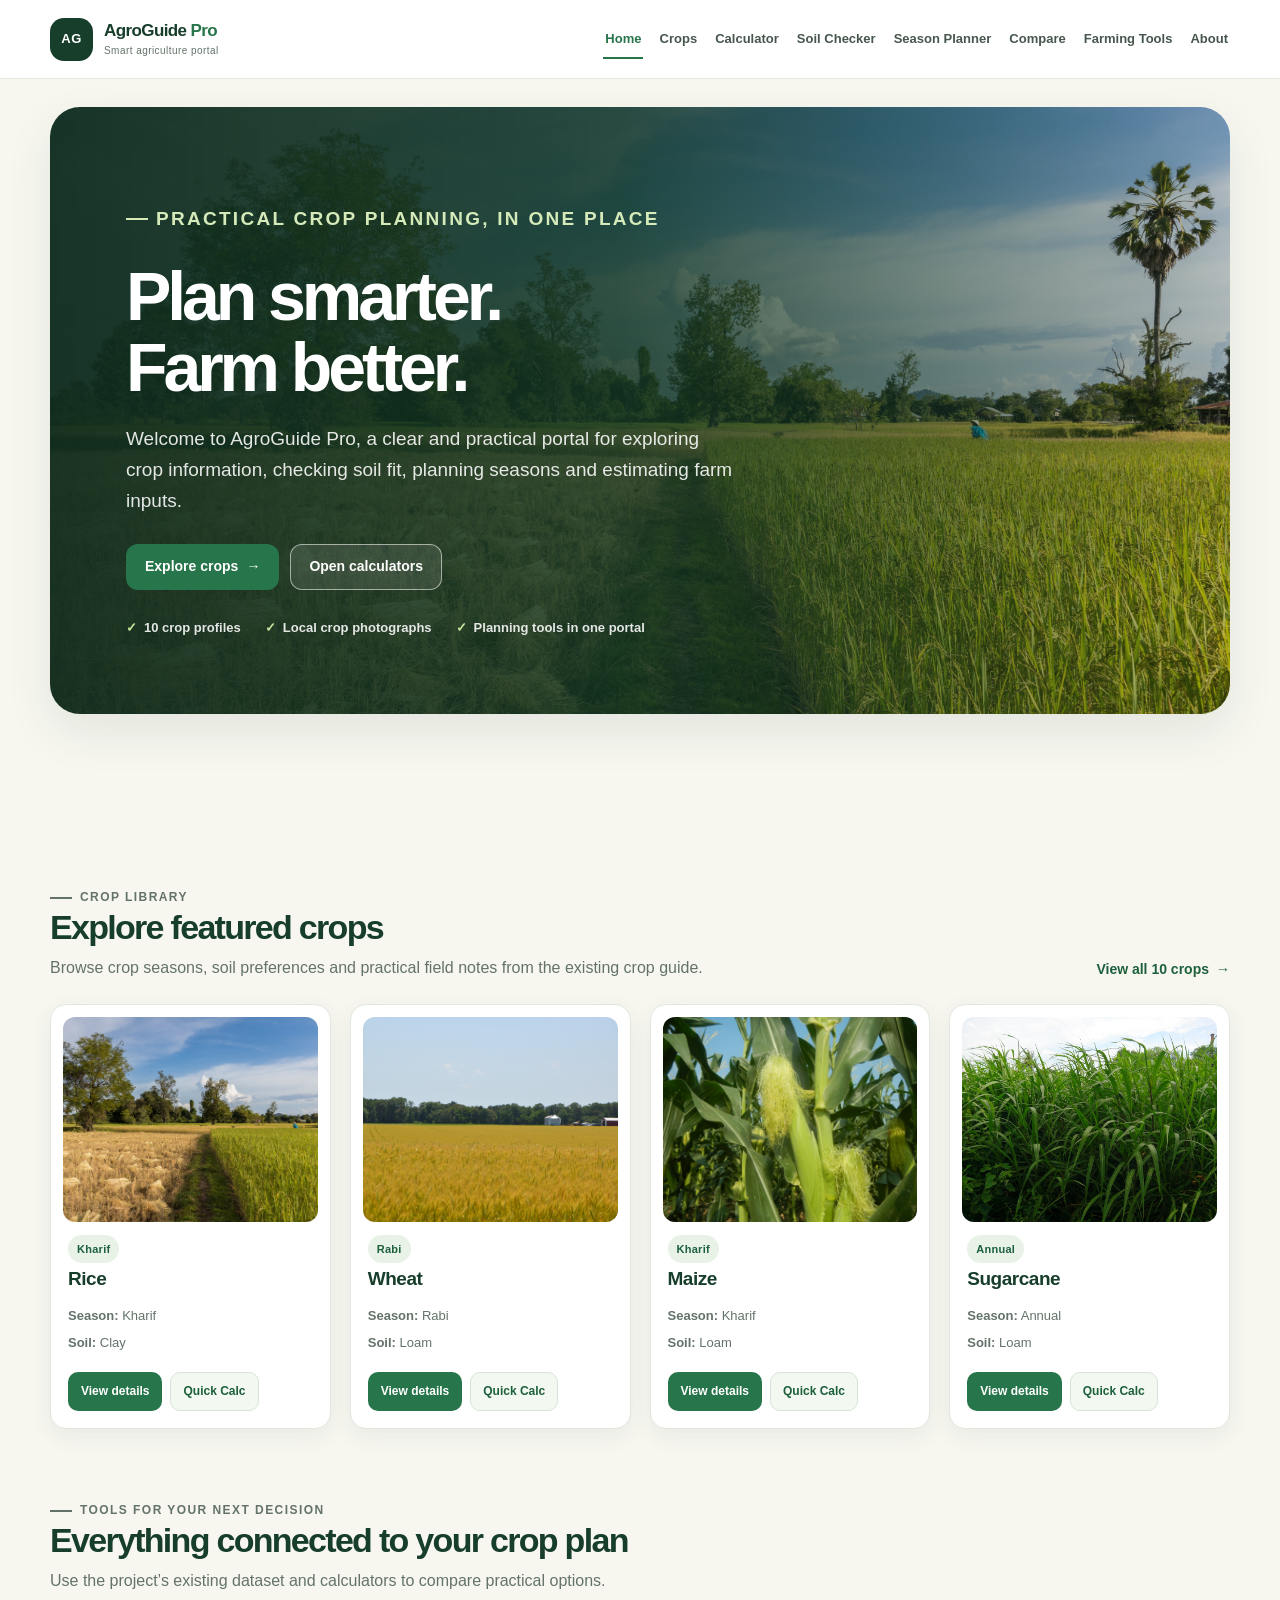
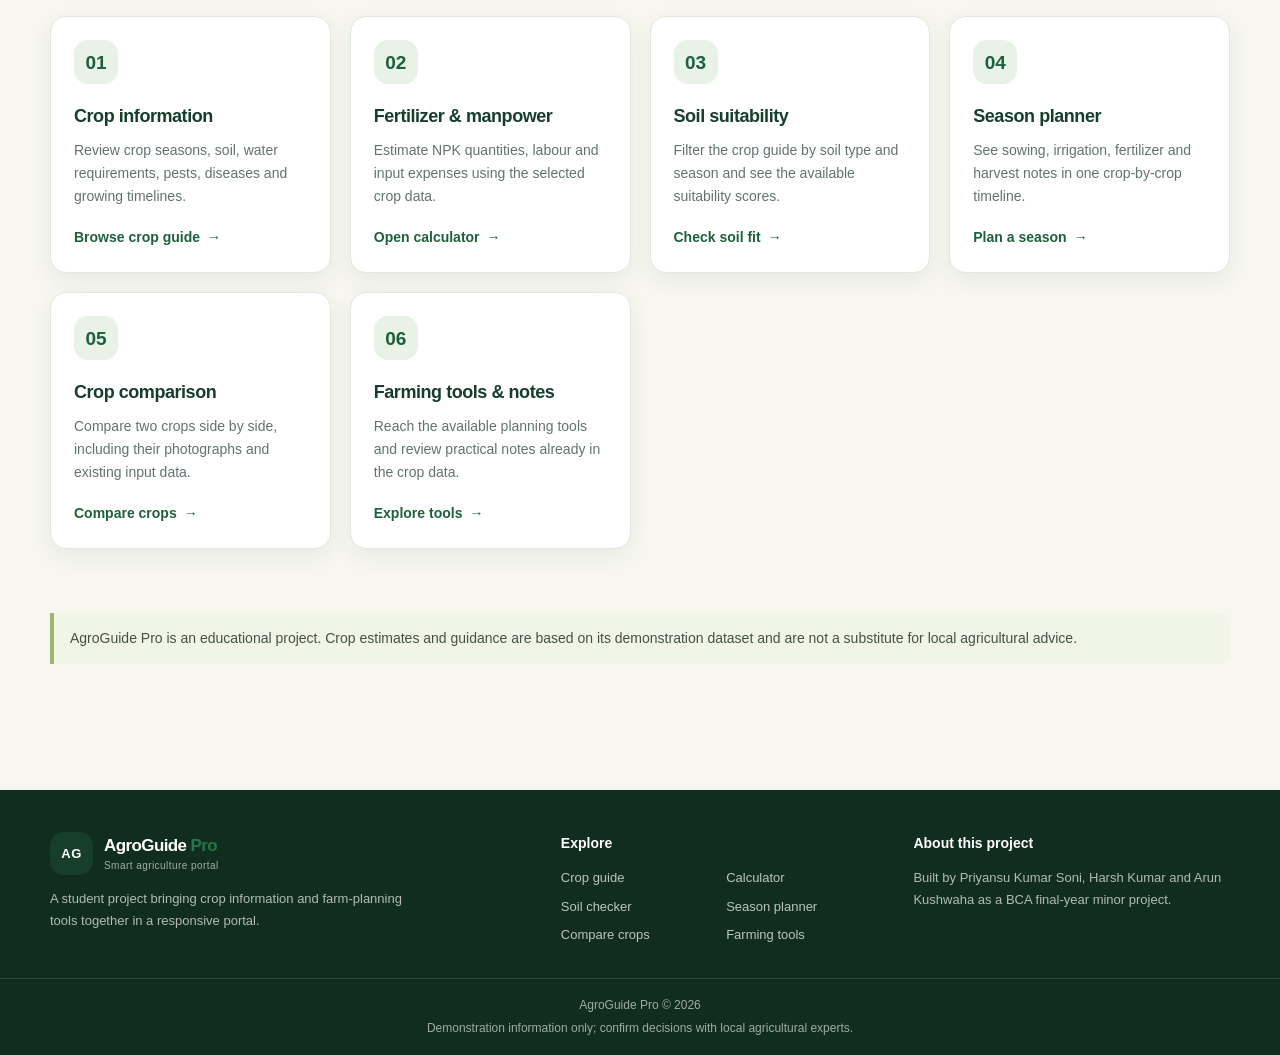
==== AgroGuidePro_Project/index.html @ 1b4d52bb "Initial commit - AgroGuide Pro" ====
<!DOCTYPE html>
<html lang="en">
<head>
  <meta charset="utf-8">
  <meta name="viewport" content="width=device-width, initial-scale=1">
  <meta name="theme-color" content="#173d2b">
  <meta name="description" content="Explore crop information, soil suitability, season planning and farm calculators with AgroGuide Pro.">
  <title>AgroGuide Pro | Smart Agriculture Portal</title>
  <link rel="icon" type="image/svg+xml" href="favicon.svg">
  <link rel="stylesheet" href="style.css">
  <script src="script.js" defer></script>
</head>
<body>
  <header class="site-header">
    <div class="container header-inner">
      <a class="brand" href="index.html" aria-label="AgroGuide Pro home">
        <span class="brand-mark" aria-hidden="true">AG</span>
        <span class="brand-copy">
          <span class="brand-name">AgroGuide <span>Pro</span></span>
          <span class="brand-tagline">Smart agriculture portal</span>
        </span>
      </a>
      <button class="menu-toggle" type="button" aria-label="Open navigation menu" aria-expanded="false" aria-controls="mainNav">
        <svg viewBox="0 0 24 24" fill="none" stroke="currentColor" stroke-width="2" aria-hidden="true">
          <path d="M4 6h16M4 12h16M4 18h16"></path>
        </svg>
      </button>
      <nav class="main-nav" id="mainNav" aria-label="Main navigation">
        <a href="index.html" aria-current="page">Home</a>
        <a href="crops.html">Crops</a>
        <a href="calculator.html">Calculator</a>
        <a href="soil-checker.html">Soil Checker</a>
        <a href="season-planner.html">Season Planner</a>
        <a href="crop-comparison.html">Compare</a>
        <a href="farming-tools.html">Farming Tools</a>
        <a href="about.html">About</a>
      </nav>
    </div>
  </header>

  <main>
    <section class="container hero-section" aria-labelledby="homeTitle">
      <div class="hero-content">
        <p class="eyebrow">Practical crop planning, in one place</p>
        <h1 id="homeTitle">Plan smarter.<br>Farm better.</h1>
        <p>Welcome to AgroGuide Pro, a clear and practical portal for exploring crop information, checking soil fit, planning seasons and estimating farm inputs.</p>
        <div class="hero-actions">
          <a class="btn" href="crops.html">Explore crops <span aria-hidden="true">&rarr;</span></a>
          <a class="btn btn-light" href="calculator.html">Open calculators</a>
        </div>
        <div class="hero-proof" aria-label="Portal highlights">
          <span>10 crop profiles</span>
          <span>Local crop photographs</span>
          <span>Planning tools in one portal</span>
        </div>
      </div>
    </section>

    <div class="container page-shell">
      <section class="section" aria-labelledby="featuredTitle">
        <div class="section-heading">
          <div>
            <p class="eyebrow">Crop library</p>
            <h2 id="featuredTitle">Explore featured crops</h2>
            <p>Browse crop seasons, soil preferences and practical field notes from the existing crop guide.</p>
          </div>
          <a class="text-link" href="crops.html">View all 10 crops <span aria-hidden="true">&rarr;</span></a>
        </div>
        <div id="featuredCropGrid" class="grid" aria-live="polite"></div>
      </section>

      <section class="section" aria-labelledby="featuresTitle">
        <div class="section-heading">
          <div>
            <p class="eyebrow">Tools for your next decision</p>
            <h2 id="featuresTitle">Everything connected to your crop plan</h2>
            <p>Use the project’s existing dataset and calculators to compare practical options.</p>
          </div>
        </div>
        <div class="feature-grid">
          <a class="feature-card" href="crops.html">
            <span class="feature-icon" aria-hidden="true">01</span>
            <h3>Crop information</h3>
            <p>Review crop seasons, soil, water requirements, pests, diseases and growing timelines.</p>
            <span class="text-link">Browse crop guide <span aria-hidden="true">&rarr;</span></span>
          </a>
          <a class="feature-card" href="calculator.html">
            <span class="feature-icon" aria-hidden="true">02</span>
            <h3>Fertilizer &amp; manpower</h3>
            <p>Estimate NPK quantities, labour and input expenses using the selected crop data.</p>
            <span class="text-link">Open calculator <span aria-hidden="true">&rarr;</span></span>
          </a>
          <a class="feature-card" href="soil-checker.html">
            <span class="feature-icon" aria-hidden="true">03</span>
            <h3>Soil suitability</h3>
            <p>Filter the crop guide by soil type and season and see the available suitability scores.</p>
            <span class="text-link">Check soil fit <span aria-hidden="true">&rarr;</span></span>
          </a>
          <a class="feature-card" href="season-planner.html">
            <span class="feature-icon" aria-hidden="true">04</span>
            <h3>Season planner</h3>
            <p>See sowing, irrigation, fertilizer and harvest notes in one crop-by-crop timeline.</p>
            <span class="text-link">Plan a season <span aria-hidden="true">&rarr;</span></span>
          </a>
          <a class="feature-card" href="crop-comparison.html">
            <span class="feature-icon" aria-hidden="true">05</span>
            <h3>Crop comparison</h3>
            <p>Compare two crops side by side, including their photographs and existing input data.</p>
            <span class="text-link">Compare crops <span aria-hidden="true">&rarr;</span></span>
          </a>
          <a class="feature-card" href="farming-tools.html">
            <span class="feature-icon" aria-hidden="true">06</span>
            <h3>Farming tools &amp; notes</h3>
            <p>Reach the available planning tools and review practical notes already in the crop data.</p>
            <span class="text-link">Explore tools <span aria-hidden="true">&rarr;</span></span>
          </a>
        </div>
      </section>

      <aside class="notice">AgroGuide Pro is an educational project. Crop estimates and guidance are based on its demonstration dataset and are not a substitute for local agricultural advice.</aside>
    </div>
  </main>

  <footer class="site-footer">
    <div class="container footer-main">
      <div class="footer-brand">
        <a class="brand" href="index.html" aria-label="AgroGuide Pro home">
          <span class="brand-mark" aria-hidden="true">AG</span>
          <span class="brand-copy">
            <span class="brand-name">AgroGuide <span>Pro</span></span>
            <span class="brand-tagline">Smart agriculture portal</span>
          </span>
        </a>
        <p>A student project bringing crop information and farm-planning tools together in a responsive portal.</p>
      </div>
      <div class="footer-col">
        <h2>Explore</h2>
        <div class="footer-links">
          <a href="crops.html">Crop guide</a>
          <a href="calculator.html">Calculator</a>
          <a href="soil-checker.html">Soil checker</a>
          <a href="season-planner.html">Season planner</a>
          <a href="crop-comparison.html">Compare crops</a>
          <a href="farming-tools.html">Farming tools</a>
        </div>
      </div>
      <div class="footer-col">
        <h2>About this project</h2>
        <p>Built by Priyansu Kumar Soni, Harsh Kumar and Arun Kushwaha as a BCA final-year minor project.</p>
      </div>
    </div>
    <div class="footer-bottom">
      <div class="container">
        <p>AgroGuide Pro &copy; <span data-current-year>2026</span></p>
        <p>Demonstration information only; confirm decisions with local agricultural experts.</p>
      </div>
    </div>
  </footer>

  <div class="modal" id="cropModal" aria-hidden="true">
    <div class="modal-content" role="dialog" aria-modal="true" aria-labelledby="modalHeading">
      <button class="modal-close" id="modalClose" type="button" aria-label="Close crop details">&times;</button>
      <div id="modalBody"></div>
    </div>
  </div>
</body>
</html>
---- AgroGuidePro_Project/style.css ----
:root {
  color-scheme: light;
  --forest: #173d2b;
  --forest-deep: #102d20;
  --green: #27754a;
  --green-dark: #1d603b;
  --green-soft: #e8f2e7;
  --lime: #d7e9b7;
  --cream: #f7f7f0;
  --paper: #ffffff;
  --ink: #203128;
  --muted: #64736a;
  --line: #e0e8df;
  --shadow: 0 18px 48px rgba(24, 55, 37, 0.09);
  --shadow-sm: 0 7px 22px rgba(24, 55, 37, 0.07);
  --radius-lg: 24px;
  --radius-md: 16px;
  --radius-sm: 11px;
}

* {
  box-sizing: border-box;
}

html {
  min-width: 320px;
  scroll-behavior: smooth;
  scroll-padding-top: 100px;
}

body {
  min-width: 320px;
  margin: 0;
  overflow-x: hidden;
  background: var(--cream);
  color: var(--ink);
  font-family: Inter, "Segoe UI", Arial, sans-serif;
  font-size: 16px;
  line-height: 1.65;
  -webkit-font-smoothing: antialiased;
}

body.modal-open {
  overflow: hidden;
}

img {
  max-width: 100%;
}

a {
  color: inherit;
}

button,
input,
select {
  font: inherit;
}

button,
a,
input,
select {
  -webkit-tap-highlight-color: transparent;
}

:focus-visible {
  outline: 3px solid #9dbf63;
  outline-offset: 3px;
}

.container {
  width: min(1180px, calc(100% - 44px));
  margin-inline: auto;
}

.site-header {
  position: sticky;
  z-index: 20;
  top: 0;
  border-bottom: 1px solid rgba(224, 232, 223, 0.9);
  background: rgba(255, 255, 255, 0.94);
  backdrop-filter: blur(16px);
}

.header-inner {
  position: relative;
  display: flex;
  min-height: 78px;
  align-items: center;
  justify-content: space-between;
  gap: 24px;
}

.brand {
  display: inline-flex;
  min-width: max-content;
  align-items: center;
  gap: 11px;
  color: var(--forest);
  text-decoration: none;
}

.brand-mark {
  display: grid;
  width: 43px;
  height: 43px;
  place-items: center;
  border-radius: 14px;
  background: var(--forest);
  color: white;
  font-size: 13px;
  font-weight: 800;
  letter-spacing: 0.04em;
}

.brand-copy {
  display: grid;
  line-height: 1.2;
}

.brand-name {
  font-size: 17px;
  font-weight: 800;
  letter-spacing: -0.035em;
}

.brand-name span {
  color: var(--green);
}

.brand-tagline {
  margin-top: 4px;
  color: var(--muted);
  font-size: 10px;
  letter-spacing: 0.045em;
}

.main-nav {
  display: flex;
  align-items: center;
  justify-content: flex-end;
  gap: clamp(7px, 1.1vw, 17px);
}

.main-nav a {
  padding: 9px 2px;
  color: #47574d;
  font-size: 13px;
  font-weight: 650;
  text-decoration: none;
  white-space: nowrap;
  transition: color 160ms ease;
}

.main-nav a:hover,
.main-nav a[aria-current="page"] {
  color: var(--green);
}

.main-nav a[aria-current="page"] {
  box-shadow: inset 0 -2px var(--green);
}

.menu-toggle {
  display: none;
  width: 44px;
  height: 44px;
  align-items: center;
  justify-content: center;
  border: 1px solid var(--line);
  border-radius: 12px;
  background: var(--paper);
  color: var(--forest);
  cursor: pointer;
}

.menu-toggle svg {
  width: 21px;
  height: 21px;
}

.page-shell {
  min-height: 60vh;
  padding-block: 34px 72px;
}

.hero-section {
  position: relative;
  display: flex;
  min-height: 460px;
  align-items: center;
  overflow: hidden;
  margin: 28px auto 68px;
  padding: clamp(32px, 6vw, 76px);
  border-radius: 30px;
  background-color: var(--forest);
  background-image:
    linear-gradient(90deg, rgba(14, 43, 29, 0.94) 0%, rgba(18, 54, 35, 0.82) 48%, rgba(18, 54, 35, 0.18) 100%),
    url("images/rice.jpg");
  background-position: center;
  background-size: cover;
  box-shadow: var(--shadow);
  color: white;
}

.hero-content {
  position: relative;
  z-index: 1;
  max-width: 680px;
}

.eyebrow {
  display: inline-flex;
  align-items: center;
  gap: 8px;
  margin: 0 0 13px;
  color: var(--green);
  font-size: 12px;
  font-weight: 800;
  letter-spacing: 0.12em;
  text-transform: uppercase;
}

.hero-section .eyebrow {
  color: #d5eab8;
}

.eyebrow::before {
  width: 22px;
  height: 2px;
  background: currentColor;
  content: "";
}

.hero-section h1 {
  max-width: 620px;
  margin: 0;
  font-size: clamp(40px, 6vw, 68px);
  font-weight: 760;
  letter-spacing: -0.06em;
  line-height: 1.04;
}

.hero-section p {
  max-width: 610px;
  margin: 20px 0 27px;
  color: rgba(255, 255, 255, 0.88);
  font-size: clamp(16px, 2vw, 19px);
}

.hero-actions,
.button-row {
  display: flex;
  flex-wrap: wrap;
  align-items: center;
  gap: 11px;
}

.hero-proof {
  display: flex;
  flex-wrap: wrap;
  gap: 10px 24px;
  margin-top: 27px;
  color: rgba(255, 255, 255, 0.88);
  font-size: 13px;
  font-weight: 600;
}

.hero-proof span::before {
  margin-right: 7px;
  color: #cce69e;
  content: "\2713";
}

.btn {
  display: inline-flex;
  min-height: 46px;
  align-items: center;
  justify-content: center;
  gap: 8px;
  padding: 11px 18px;
  border: 1px solid transparent;
  border-radius: 12px;
  background: var(--green);
  color: #fff;
  cursor: pointer;
  font-size: 14px;
  font-weight: 750;
  line-height: 1.2;
  text-align: center;
  text-decoration: none;
  transition: background 160ms ease, box-shadow 160ms ease, transform 160ms ease;
}

.btn:hover {
  transform: translateY(-2px);
  background: var(--green-dark);
  box-shadow: 0 9px 20px rgba(17, 71, 40, 0.18);
}

.btn:active {
  transform: translateY(0);
}

.btn-light {
  border-color: rgba(255, 255, 255, 0.55);
  background: rgba(255, 255, 255, 0.1);
  color: white;
}

.btn-light:hover {
  background: rgba(255, 255, 255, 0.2);
}

.btn-secondary {
  border-color: #d6e4d7;
  background: #f3f8f1;
  color: var(--green-dark);
}

.btn-secondary:hover {
  background: #e7f1e4;
  box-shadow: none;
}

.btn-small {
  min-height: 39px;
  padding: 9px 12px;
  border-radius: 10px;
  font-size: 12px;
}

.page-heading {
  max-width: 790px;
  margin: 8px 0 32px;
}

.page-heading h1,
.section-heading h2 {
  margin: 0;
  color: var(--forest);
  font-size: clamp(30px, 4vw, 43px);
  font-weight: 760;
  letter-spacing: -0.05em;
  line-height: 1.15;
}

.page-heading p,
.section-heading p {
  max-width: 690px;
  margin: 12px 0 0;
  color: var(--muted);
}

.section {
  margin-block: 64px;
}

.section-heading {
  display: flex;
  align-items: flex-end;
  justify-content: space-between;
  gap: 24px;
  margin-bottom: 22px;
}

.section-heading h2 {
  font-size: clamp(25px, 3vw, 34px);
}

.section-heading p {
  margin-top: 8px;
}

.text-link {
  display: inline-flex;
  align-items: center;
  gap: 7px;
  color: var(--green-dark);
  font-size: 14px;
  font-weight: 750;
  text-decoration: none;
  white-space: nowrap;
}

.text-link:hover {
  text-decoration: underline;
  text-underline-offset: 4px;
}

.feature-grid,
.tool-grid,
.grid {
  display: grid;
  grid-template-columns: repeat(auto-fit, minmax(min(100%, 245px), 1fr));
  gap: 19px;
}

.feature-card,
.card,
.crop-card,
.tool-card,
.tip-card,
.comparison-card {
  min-width: 0;
  border: 1px solid var(--line);
  border-radius: var(--radius-md);
  background: var(--paper);
  box-shadow: var(--shadow-sm);
}

.feature-card,
.tool-card {
  display: flex;
  min-height: 210px;
  flex-direction: column;
  align-items: flex-start;
  padding: 23px;
  text-decoration: none;
  transition: transform 180ms ease, border-color 180ms ease, box-shadow 180ms ease;
}

.feature-card:hover,
.tool-card:hover {
  transform: translateY(-4px);
  border-color: #c6dcc5;
  box-shadow: var(--shadow);
}

.feature-icon {
  display: grid;
  width: 44px;
  height: 44px;
  place-items: center;
  margin-bottom: 18px;
  border-radius: 14px;
  background: var(--green-soft);
  color: var(--green-dark);
  font-size: 19px;
  font-weight: 800;
}

.feature-card h3,
.tool-card h3 {
  margin: 0 0 7px;
  color: var(--forest);
  font-size: 18px;
  letter-spacing: -0.025em;
}

.feature-card p,
.tool-card p {
  margin: 0;
  color: var(--muted);
  font-size: 14px;
}

.feature-card .text-link,
.tool-card .text-link {
  margin-top: auto;
  padding-top: 18px;
}

.crop-card {
  display: flex;
  overflow: hidden;
  flex-direction: column;
  padding: 12px;
  transition: transform 180ms ease, box-shadow 180ms ease, border-color 180ms ease;
}

.crop-card:hover {
  transform: translateY(-4px);
  border-color: #c7d9c7;
  box-shadow: 0 18px 34px rgba(24, 55, 37, 0.13);
}

.crop-card .crop-photo {
  display: block;
  width: 100%;
  height: 205px;
  flex: 0 0 auto;
  border-radius: 12px;
  background: #e5eee2;
  object-fit: cover;
}

.crop-card-body {
  display: flex;
  flex: 1;
  flex-direction: column;
  padding: 13px 5px 5px;
}

.crop-card h3 {
  margin: 0 0 8px;
  color: var(--forest);
  font-size: 19px;
  letter-spacing: -0.025em;
}

.crop-card p {
  margin: 3px 0;
  color: var(--muted);
  font-size: 13px;
}

.crop-card .crop-actions {
  display: flex;
  flex-wrap: wrap;
  gap: 8px;
  margin-top: auto;
  padding-top: 15px;
}

.crop-chip,
.season-chip {
  display: inline-flex;
  width: fit-content;
  align-items: center;
  padding: 5px 9px;
  border-radius: 999px;
  background: var(--green-soft);
  color: var(--green-dark);
  font-size: 11px;
  font-weight: 800;
  letter-spacing: 0.025em;
  text-transform: capitalize;
}

.filters-panel,
.form-panel,
.info-panel {
  border: 1px solid var(--line);
  border-radius: var(--radius-md);
  background: var(--paper);
  box-shadow: var(--shadow-sm);
}

.filters-panel {
  display: grid;
  grid-template-columns: minmax(210px, 1.5fr) repeat(2, minmax(160px, 1fr)) auto;
  align-items: end;
  gap: 13px;
  margin: 25px 0 24px;
  padding: 18px;
}

.field {
  display: grid;
  min-width: 0;
  gap: 7px;
}

.field label,
.field-label {
  color: #45554a;
  font-size: 13px;
  font-weight: 700;
}

.field input,
.field select {
  width: 100%;
  min-height: 45px;
  padding: 10px 12px;
  border: 1px solid #d6e1d6;
  border-radius: 10px;
  background: #fff;
  color: var(--ink);
}

.field input::placeholder {
  color: #98a39a;
}

.field input:focus,
.field select:focus {
  border-color: var(--green);
  outline: 3px solid rgba(39, 117, 74, 0.14);
}

.form-panel {
  padding: clamp(20px, 3vw, 30px);
}

.form-panel h2,
.form-panel h3,
.info-panel h2,
.info-panel h3 {
  margin: 0 0 9px;
  color: var(--forest);
  letter-spacing: -0.025em;
}

.form-panel > p,
.info-panel > p {
  margin: 0 0 20px;
  color: var(--muted);
}

.calculator-grid {
  display: grid;
  grid-template-columns: repeat(2, minmax(0, 1fr));
  gap: 20px;
  align-items: start;
}

.calculator-grid .form-panel {
  height: 100%;
}

.form-fields {
  display: grid;
  grid-template-columns: repeat(2, minmax(0, 1fr));
  gap: 15px;
}

.form-fields .field-wide {
  grid-column: 1 / -1;
}

.form-panel .btn {
  margin-top: 16px;
}

.result {
  min-height: 90px;
  margin-top: 17px;
  padding: 15px;
  border: 1px solid #dce9d8;
  border-radius: 12px;
  background: #f2f8ef;
  color: var(--ink);
  overflow-wrap: anywhere;
}

.result:empty {
  display: none;
}

.result h3,
.result h4 {
  margin: 8px 0 5px;
  color: var(--forest);
}

.result p {
  margin: 3px 0;
}

.muted,
.helper-text {
  color: var(--muted);
}

.helper-text {
  margin: 12px 0 0;
  font-size: 12px;
}

.notice {
  padding: 14px 16px;
  border-left: 4px solid #9ab96e;
  border-radius: 0 11px 11px 0;
  background: #f0f5e8;
  color: #435343;
  font-size: 14px;
}

.inline-controls {
  display: grid;
  grid-template-columns: repeat(2, minmax(180px, 1fr)) auto;
  align-items: end;
  gap: 14px;
  margin: 24px 0;
  padding: 20px;
  border: 1px solid var(--line);
  border-radius: var(--radius-md);
  background: var(--paper);
  box-shadow: var(--shadow-sm);
}

.empty-state {
  grid-column: 1 / -1;
  padding: 28px;
  border: 1px dashed #cbd9c9;
  border-radius: var(--radius-md);
  background: rgba(255, 255, 255, 0.65);
  color: var(--muted);
  text-align: center;
}

.season-grid {
  display: grid;
  grid-template-columns: repeat(auto-fit, minmax(min(100%, 320px), 1fr));
  gap: 18px;
}

.season-card {
  padding: 19px;
  border: 1px solid var(--line);
  border-radius: var(--radius-md);
  background: var(--paper);
  box-shadow: var(--shadow-sm);
}

.season-card .season-photo {
  display: block;
  width: 100%;
  height: 190px;
  margin-bottom: 15px;
  border-radius: 12px;
  background: #e5eee2;
  object-fit: cover;
}

.season-card-top {
  display: flex;
  align-items: center;
  justify-content: space-between;
  gap: 12px;
  margin-bottom: 15px;
}

.season-card-top h3 {
  margin: 0;
  color: var(--forest);
  font-size: 19px;
}

.timeline-track {
  display: grid;
  grid-template-columns: repeat(2, minmax(0, 1fr));
  gap: 13px;
}

.timeline-step {
  position: relative;
  min-width: 0;
  padding: 12px;
  border-radius: 11px;
  background: #f5f8f2;
}

.timeline-step strong {
  display: block;
  margin-bottom: 3px;
  color: var(--green-dark);
  font-size: 12px;
}

.timeline-step span {
  display: block;
  color: var(--ink);
  font-size: 13px;
  overflow-wrap: anywhere;
}

.season-card-footer {
  display: flex;
  align-items: center;
  justify-content: space-between;
  gap: 12px;
  margin-top: 16px;
  color: var(--muted);
  font-size: 12px;
}

.compare-controls {
  display: grid;
  grid-template-columns: repeat(2, minmax(180px, 1fr)) auto;
  align-items: end;
  gap: 14px;
  margin: 24px 0;
  padding: 20px;
  border: 1px solid var(--line);
  border-radius: var(--radius-md);
  background: var(--paper);
  box-shadow: var(--shadow-sm);
}

.comparison-layout {
  display: grid;
  grid-template-columns: repeat(2, minmax(0, 1fr));
  gap: 18px;
}

.comparison-card {
  overflow: hidden;
  padding: 12px;
}

.comparison-card img {
  display: block;
  width: 100%;
  height: 230px;
  border-radius: 12px;
  background: #e5eee2;
  object-fit: cover;
}

.comparison-card h3 {
  margin: 13px 4px 2px;
  color: var(--forest);
  font-size: 22px;
}

.comparison-card p {
  margin: 2px 4px 10px;
  color: var(--muted);
  font-size: 13px;
}

.comparison-metrics {
  display: grid;
  grid-template-columns: repeat(2, minmax(0, 1fr));
  gap: 10px;
  margin-top: 18px;
}

.comparison-metric {
  display: grid;
  grid-template-columns: 1fr auto;
  align-items: center;
  gap: 10px;
  padding: 12px 14px;
  border: 1px solid var(--line);
  border-radius: 11px;
  background: white;
}

.comparison-metric strong {
  color: var(--muted);
  font-size: 12px;
}

.comparison-metric span {
  color: var(--forest);
  font-size: 13px;
  font-weight: 750;
  text-align: right;
  overflow-wrap: anywhere;
}

.tool-grid {
  grid-template-columns: repeat(auto-fit, minmax(min(100%, 255px), 1fr));
}

.tool-card {
  min-height: 220px;
}

.tip-grid {
  display: grid;
  grid-template-columns: repeat(auto-fit, minmax(min(100%, 260px), 1fr));
  gap: 15px;
}

.tip-card {
  padding: 20px;
}

.tip-card h3 {
  margin: 0 0 8px;
  color: var(--forest);
  font-size: 17px;
}

.tip-card p {
  margin: 0;
  color: var(--muted);
  font-size: 14px;
}

.module-list {
  display: grid;
  gap: 10px;
  margin: 0;
  padding: 0;
  list-style: none;
}

.module-list li {
  display: grid;
  grid-template-columns: minmax(190px, 0.7fr) 1.3fr;
  gap: 18px;
  padding: 15px 18px;
  border: 1px solid var(--line);
  border-radius: 12px;
  background: white;
}

.module-list strong {
  color: var(--forest);
  font-size: 14px;
}

.module-list span {
  color: var(--muted);
  font-size: 13px;
}

.about-grid {
  display: grid;
  grid-template-columns: 1fr 1fr;
  gap: 22px;
}

.info-panel {
  padding: clamp(22px, 3vw, 32px);
}

.info-panel p:last-child {
  margin-bottom: 0;
}

.modal {
  position: fixed;
  z-index: 50;
  inset: 0;
  display: none;
  align-items: center;
  justify-content: center;
  padding: 22px;
  background: rgba(11, 28, 19, 0.66);
  backdrop-filter: blur(5px);
}

.modal.is-open {
  display: flex;
}

.modal-content {
  position: relative;
  width: min(850px, 100%);
  max-height: min(90vh, 900px);
  overflow-y: auto;
  padding: clamp(19px, 4vw, 36px);
  border: 1px solid rgba(255, 255, 255, 0.6);
  border-radius: 22px;
  background: var(--paper);
  box-shadow: 0 28px 80px rgba(0, 0, 0, 0.22);
  animation: modal-enter 180ms ease-out;
}

.modal-close {
  position: absolute;
  z-index: 1;
  top: 13px;
  right: 13px;
  display: grid;
  width: 42px;
  height: 42px;
  place-items: center;
  border: 1px solid rgba(255, 255, 255, 0.75);
  border-radius: 50%;
  background: rgba(255, 255, 255, 0.94);
  color: var(--forest);
  cursor: pointer;
  font-size: 24px;
  line-height: 1;
}

.modal-crop-photo {
  display: block;
  width: 100%;
  height: clamp(210px, 40vh, 360px);
  margin-bottom: 20px;
  border-radius: 15px;
  background: #e5eee2;
  object-fit: cover;
}

.modal-crop-heading {
  margin-bottom: 18px;
}

.modal-crop-heading h2 {
  margin: 0 0 8px;
  color: var(--forest);
  font-size: clamp(26px, 4vw, 34px);
  letter-spacing: -0.04em;
}

.modal-crop-heading p {
  display: inline-block;
  margin: 0 15px 0 0;
  color: var(--muted);
  font-size: 14px;
}

.modal-detail-grid {
  display: grid;
  grid-template-columns: repeat(2, minmax(0, 1fr));
  gap: 12px;
}

.modal-section {
  min-width: 0;
  padding: 16px;
  border: 1px solid var(--line);
  border-radius: 13px;
  background: #fbfcf9;
}

.modal-section-wide {
  grid-column: 1 / -1;
}

.modal-section h3 {
  margin: 0 0 7px;
  color: var(--green-dark);
  font-size: 14px;
}

.modal-section p,
.modal-section ul {
  margin: 0;
  color: #506057;
  font-size: 13px;
}

.modal-section ul {
  padding-left: 18px;
}

.site-footer {
  margin-top: 54px;
  background: var(--forest-deep);
  color: rgba(255, 255, 255, 0.88);
}

.footer-main {
  display: grid;
  grid-template-columns: 1.5fr 1fr 1fr;
  gap: 36px;
  padding-block: 42px 32px;
}

.footer-brand {
  max-width: 360px;
}

.footer-brand .brand {
  margin-bottom: 13px;
  color: white;
}

.footer-brand .brand-tagline {
  color: rgba(255, 255, 255, 0.62);
}

.footer-brand p,
.footer-col p {
  margin: 0;
  color: rgba(255, 255, 255, 0.68);
  font-size: 13px;
}

.footer-col h2 {
  margin: 0 0 12px;
  color: white;
  font-size: 14px;
}

.footer-links {
  display: grid;
  grid-template-columns: repeat(2, minmax(0, 1fr));
  gap: 7px 14px;
}

.footer-links a {
  color: rgba(255, 255, 255, 0.72);
  font-size: 13px;
  text-decoration: none;
}

.footer-links a:hover {
  color: white;
  text-decoration: underline;
  text-underline-offset: 3px;
}

.footer-bottom {
  padding: 14px 0;
  border-top: 1px solid rgba(255, 255, 255, 0.13);
  color: rgba(255, 255, 255, 0.6);
  font-size: 12px;
  text-align: center;
}

.footer-bottom p {
  margin: 3px 0;
}

.sr-only {
  position: absolute;
  width: 1px;
  height: 1px;
  overflow: hidden;
  clip: rect(0, 0, 0, 0);
  white-space: nowrap;
  clip-path: inset(50%);
}

@keyframes modal-enter {
  from {
    opacity: 0;
    transform: translateY(12px) scale(0.99);
  }
  to {
    opacity: 1;
    transform: translateY(0) scale(1);
  }
}

@media (max-width: 1050px) {
  .menu-toggle {
    display: inline-flex;
  }

  .main-nav {
    position: absolute;
    top: calc(100% + 9px);
    right: 0;
    left: 0;
    display: none;
    grid-template-columns: repeat(2, minmax(0, 1fr));
    gap: 3px;
    padding: 12px;
    border: 1px solid var(--line);
    border-radius: 16px;
    background: white;
    box-shadow: var(--shadow);
  }

  .main-nav.is-open {
    display: grid;
  }

  .main-nav a {
    padding: 12px;
    border-radius: 9px;
  }

  .main-nav a[aria-current="page"] {
    background: #f0f6ed;
    box-shadow: none;
  }
}

@media (max-width: 760px) {
  .container {
    width: min(100% - 30px, 600px);
  }

  .header-inner {
    min-height: 70px;
  }

  .brand-tagline {
    font-size: 9px;
  }

  .hero-section {
    min-height: 430px;
    margin-top: 18px;
    margin-bottom: 50px;
    padding: 34px 26px;
    border-radius: 22px;
    background-image:
      linear-gradient(90deg, rgba(14, 43, 29, 0.92), rgba(18, 54, 35, 0.67)),
      url("images/rice.jpg");
  }

  .hero-section h1 {
    font-size: clamp(39px, 10vw, 56px);
  }

  .section {
    margin-block: 50px;
  }

  .section-heading {
    align-items: flex-start;
  }

  .calculator-grid,
  .about-grid,
  .comparison-layout {
    grid-template-columns: 1fr;
  }

  .filters-panel {
    grid-template-columns: repeat(2, minmax(0, 1fr));
  }

  .filters-panel .field:first-child {
    grid-column: 1 / -1;
  }

  .footer-main {
    grid-template-columns: 1fr 1fr;
    gap: 26px;
  }

  .footer-brand {
    grid-column: 1 / -1;
  }
}

@media (max-width: 520px) {
  .container {
    width: calc(100% - 26px);
  }

  .brand-mark {
    width: 39px;
    height: 39px;
    border-radius: 12px;
  }

  .brand-name {
    font-size: 15px;
  }

  .brand-tagline {
    max-width: 180px;
    overflow: hidden;
    text-overflow: ellipsis;
    white-space: nowrap;
  }

  .hero-section {
    min-height: 440px;
    padding: 29px 21px;
  }

  .hero-actions {
    align-items: stretch;
    flex-direction: column;
  }

  .hero-actions .btn {
    width: 100%;
  }

  .hero-proof {
    flex-direction: column;
    gap: 5px;
  }

  .section-heading {
    flex-direction: column;
    gap: 8px;
  }

  .feature-grid,
  .tool-grid,
  .grid,
  .tip-grid {
    grid-template-columns: 1fr;
  }

  .crop-card .crop-photo {
    height: 225px;
  }

  .filters-panel,
  .inline-controls,
  .compare-controls,
  .form-fields {
    grid-template-columns: 1fr;
  }

  .filters-panel .field:first-child,
  .form-fields .field-wide {
    grid-column: auto;
  }

  .form-panel .btn,
  .inline-controls .btn,
  .compare-controls .btn {
    width: 100%;
  }

  .timeline-track,
  .comparison-metrics,
  .modal-detail-grid {
    grid-template-columns: 1fr;
  }

  .module-list li {
    grid-template-columns: 1fr;
    gap: 4px;
  }

  .modal-section-wide {
    grid-column: auto;
  }

  .comparison-card img {
    height: 205px;
  }

  .footer-main {
    grid-template-columns: 1fr;
  }

  .footer-brand {
    grid-column: auto;
  }

  .footer-links {
    grid-template-columns: 1fr 1fr;
  }

  .modal {
    padding: 9px;
  }

  .modal-content {
    max-height: 94vh;
    padding: 16px;
    border-radius: 16px;
  }

  .modal-crop-photo {
    height: 210px;
  }
}

@media (prefers-reduced-motion: reduce) {
  *,
  *::before,
  *::after {
    scroll-behavior: auto !important;
    animation-duration: 0.01ms !important;
    animation-iteration-count: 1 !important;
    transition-duration: 0.01ms !important;
  }
}
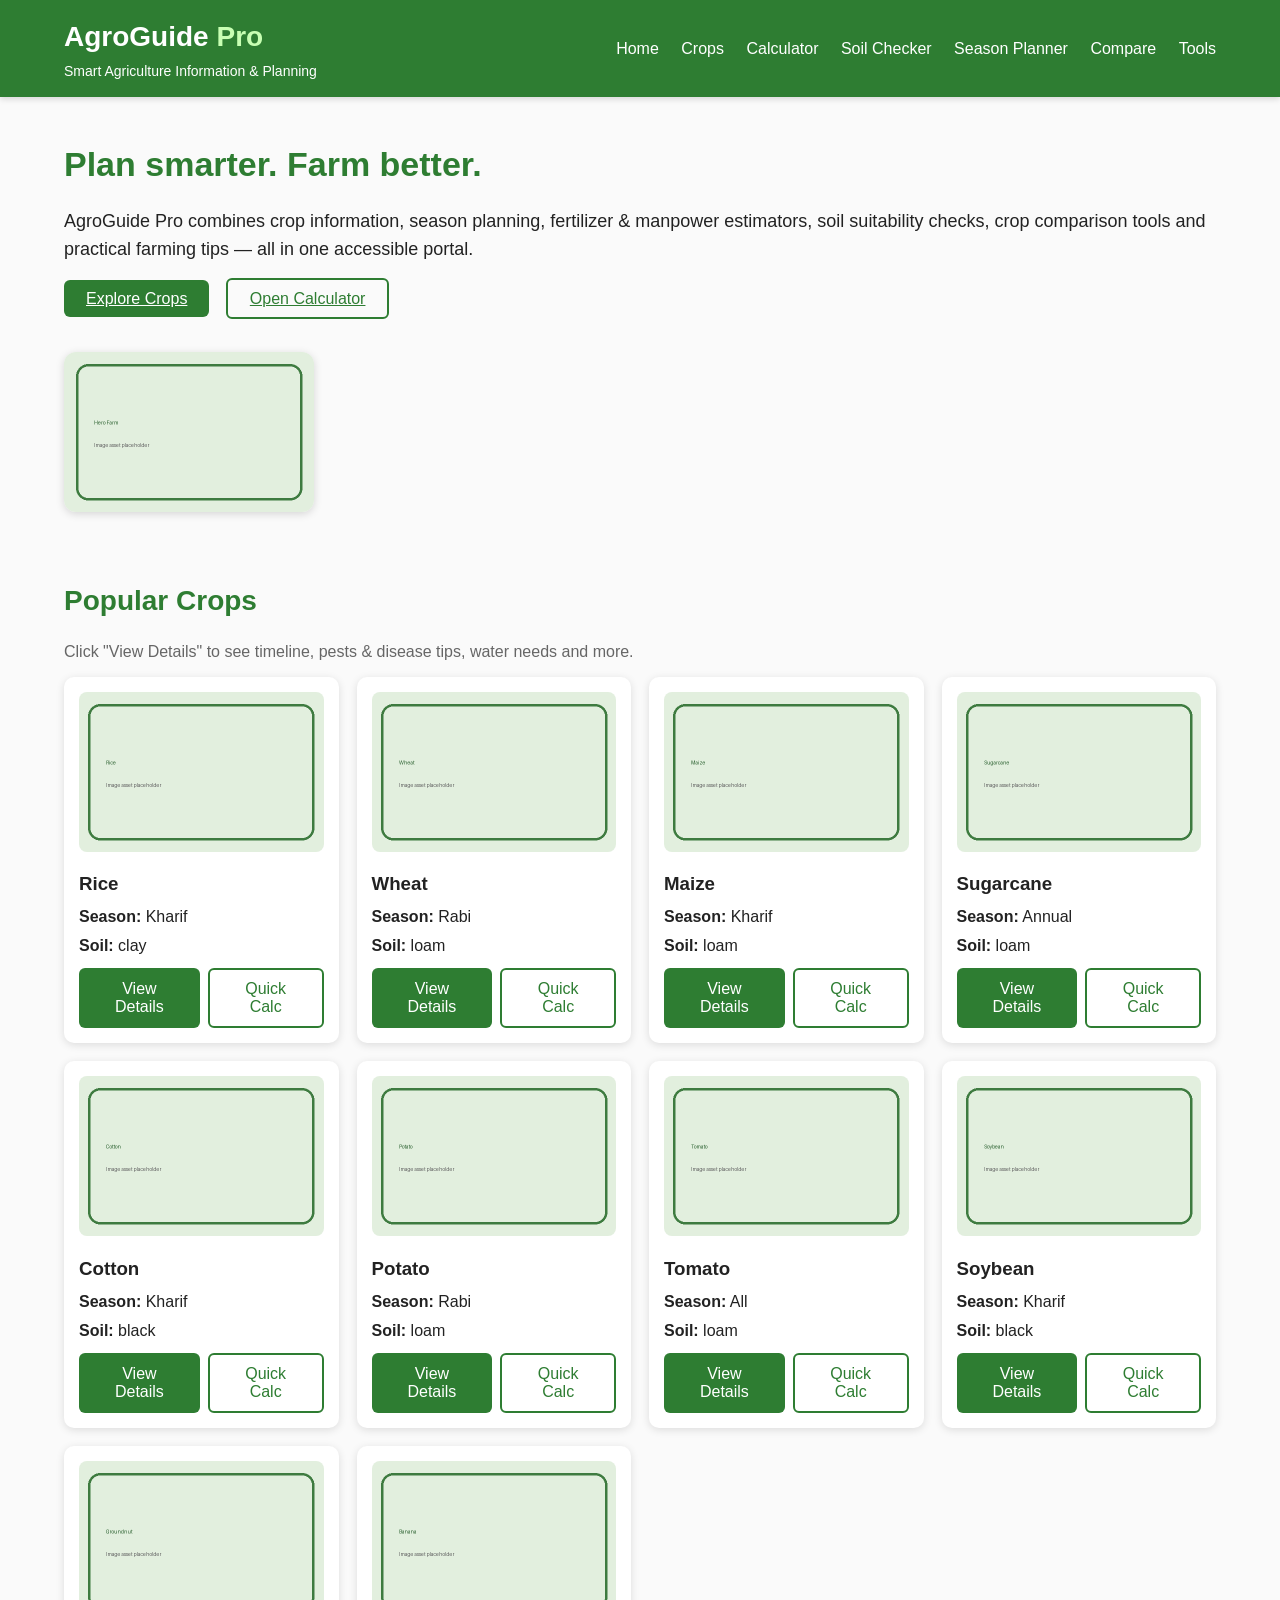
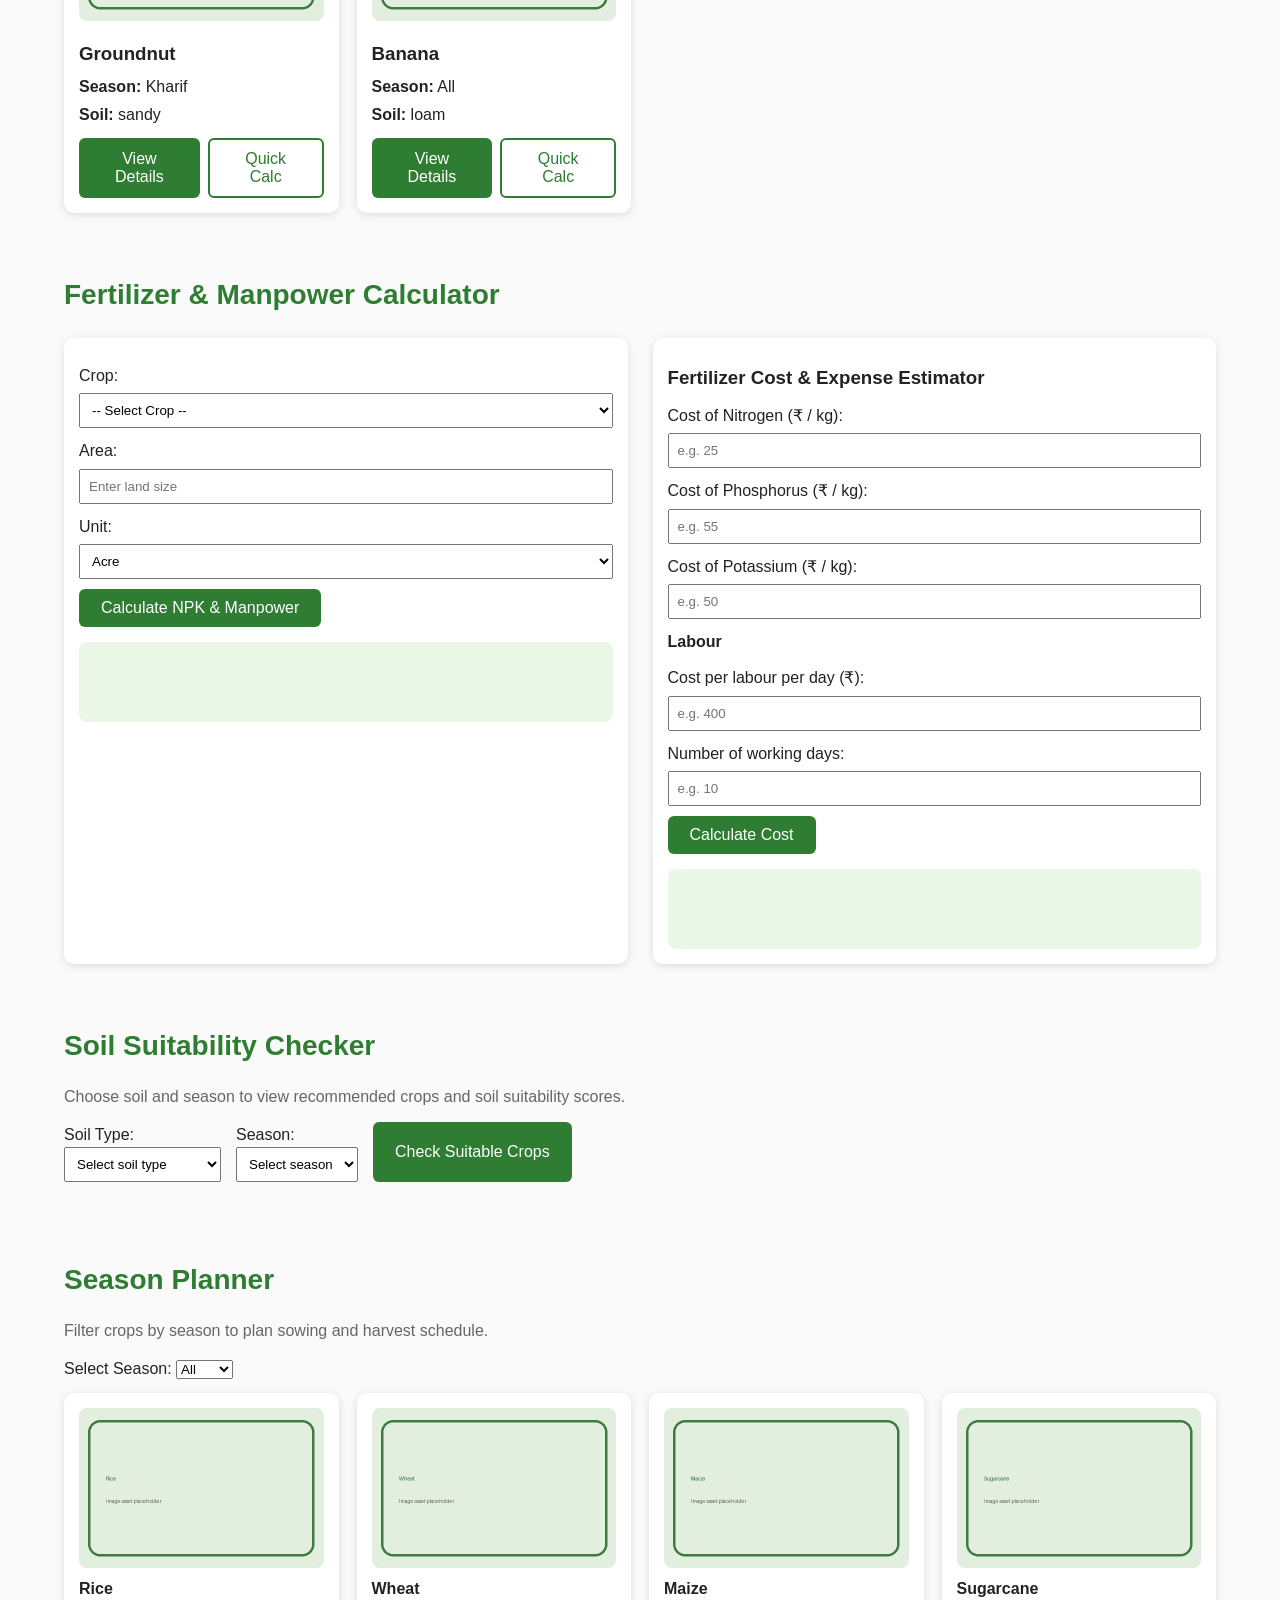
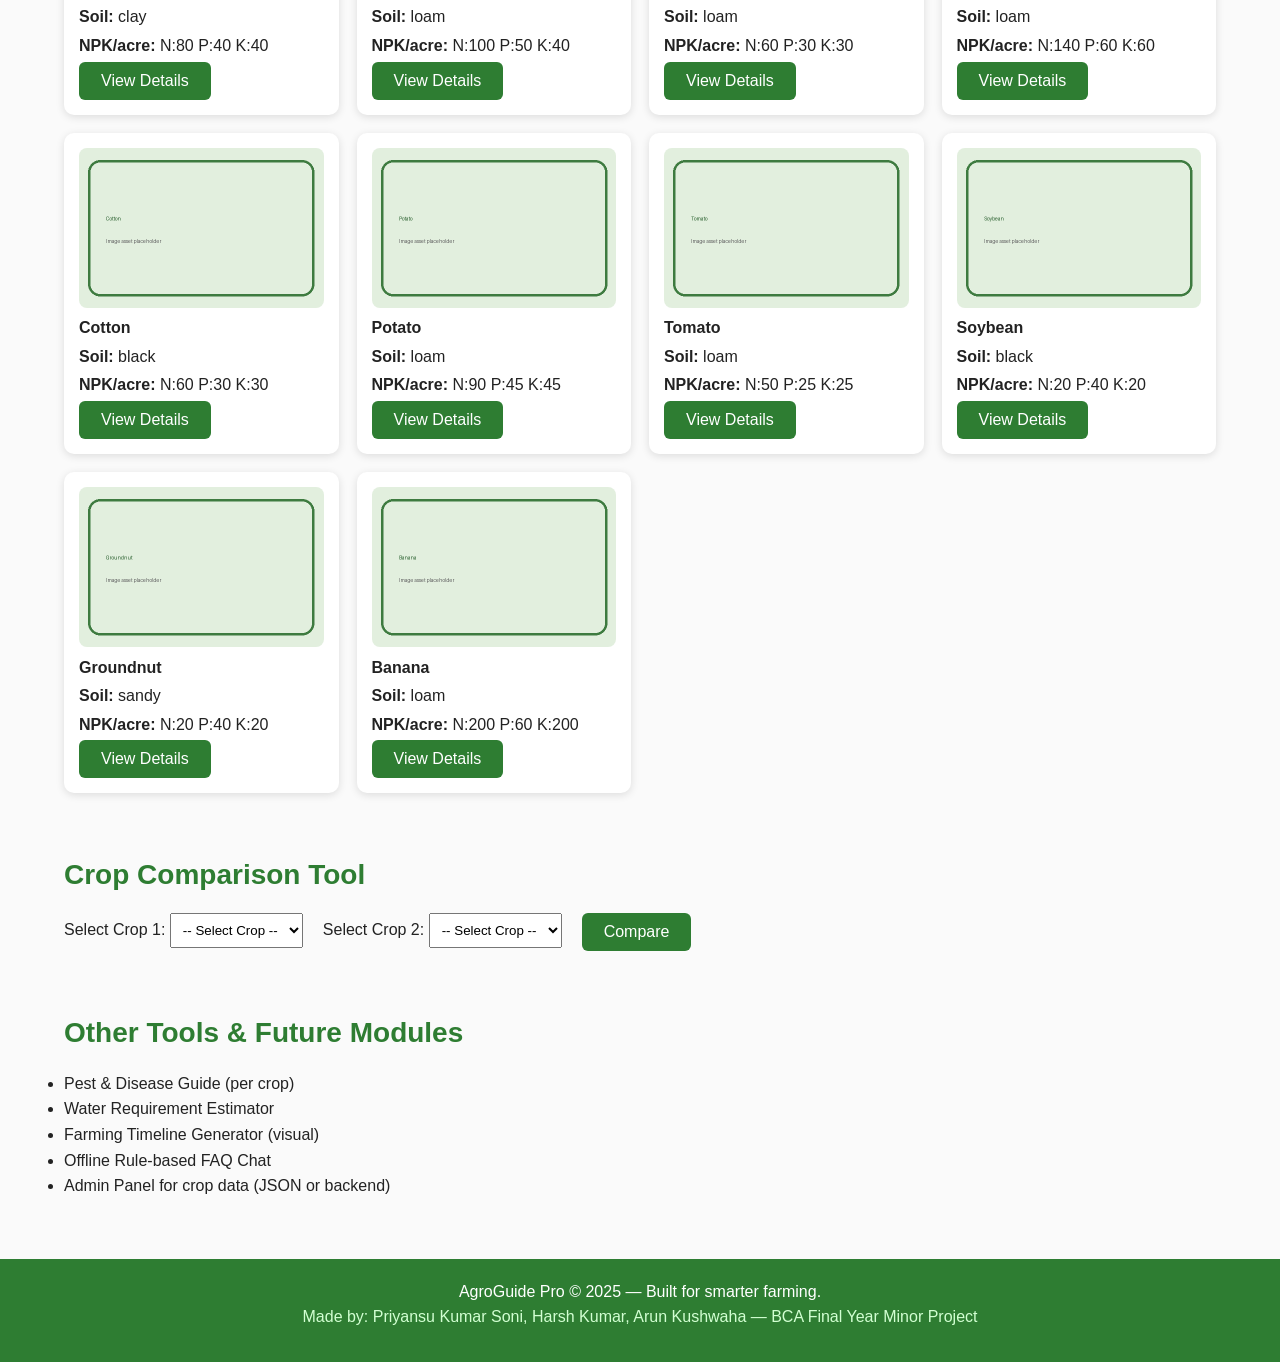
==== commit 33b10ea0: "Initial project update - agroGuidepro" ====
--- a/AgroGuidePro_Project/index.html
+++ b/AgroGuidePro_Project/index.html
@@ -1,167 +1,233 @@
 <!DOCTYPE html>
 <html lang="en">
 <head>
-  <meta charset="utf-8">
-  <meta name="viewport" content="width=device-width, initial-scale=1">
-  <meta name="theme-color" content="#173d2b">
-  <meta name="description" content="Explore crop information, soil suitability, season planning and farm calculators with AgroGuide Pro.">
-  <title>AgroGuide Pro | Smart Agriculture Portal</title>
-  <link rel="icon" type="image/svg+xml" href="favicon.svg">
-  <link rel="stylesheet" href="style.css">
-  <script src="script.js" defer></script>
+  <meta charset="utf-8" />
+  <meta name="viewport" content="width=device-width,initial-scale=1" />
+  <title>AgroGuide Pro — Smart Agriculture Portal</title>
+
+  <!-- Replace with your own favicon if you want -->
+  <link rel="icon" href="images/favicon.png" type="image/png">
+
+  <!-- Main stylesheet -->
+  <link rel="stylesheet" href="style.css" />
 </head>
 <body>
-  <header class="site-header">
-    <div class="container header-inner">
-      <a class="brand" href="index.html" aria-label="AgroGuide Pro home">
-        <span class="brand-mark" aria-hidden="true">AG</span>
-        <span class="brand-copy">
-          <span class="brand-name">AgroGuide <span>Pro</span></span>
-          <span class="brand-tagline">Smart agriculture portal</span>
-        </span>
-      </a>
-      <button class="menu-toggle" type="button" aria-label="Open navigation menu" aria-expanded="false" aria-controls="mainNav">
-        <svg viewBox="0 0 24 24" fill="none" stroke="currentColor" stroke-width="2" aria-hidden="true">
-          <path d="M4 6h16M4 12h16M4 18h16"></path>
-        </svg>
-      </button>
-      <nav class="main-nav" id="mainNav" aria-label="Main navigation">
-        <a href="index.html" aria-current="page">Home</a>
-        <a href="crops.html">Crops</a>
-        <a href="calculator.html">Calculator</a>
-        <a href="soil-checker.html">Soil Checker</a>
-        <a href="season-planner.html">Season Planner</a>
-        <a href="crop-comparison.html">Compare</a>
-        <a href="farming-tools.html">Farming Tools</a>
-        <a href="about.html">About</a>
+
+  <!-- HEADER -->
+  <header>
+    <div class="container header-flex">
+      <div class="brand">
+        <h1 class="logo">AgroGuide <span>Pro</span></h1>
+        <p class="tagline">Smart Agriculture Information & Planning</p>
+      </div>
+
+      <nav class="main-nav">
+        <a href="#home">Home</a>
+        <a href="#crops">Crops</a>
+        <a href="#calculator">Calculator</a>
+<a href="#soil-checker">Soil Checker</a>
+        <a href="#season">Season Planner</a>
+        <a href="#compare">Compare</a>
+        <a href="#tools">Tools</a>
       </nav>
     </div>
   </header>
 
-  <main>
-    <section class="container hero-section" aria-labelledby="homeTitle">
-      <div class="hero-content">
-        <p class="eyebrow">Practical crop planning, in one place</p>
-        <h1 id="homeTitle">Plan smarter.<br>Farm better.</h1>
-        <p>Welcome to AgroGuide Pro, a clear and practical portal for exploring crop information, checking soil fit, planning seasons and estimating farm inputs.</p>
-        <div class="hero-actions">
-          <a class="btn" href="crops.html">Explore crops <span aria-hidden="true">&rarr;</span></a>
-          <a class="btn btn-light" href="calculator.html">Open calculators</a>
+  <!-- MAIN -->
+  <main class="container">
+
+    <!-- HERO -->
+    <section id="home" class="hero">
+      <div class="hero-left">
+        <h2>Plan smarter. Farm better.</h2>
+        <p>
+          AgroGuide Pro combines crop information, season planning, fertilizer & manpower estimators,
+          soil suitability checks, crop comparison tools and practical farming tips — all in one accessible portal.
+        </p>
+
+        <div class="hero-cta">
+          <a href="#crops" class="btn">Explore Crops</a>
+          <a href="#calculator" class="btn btn-outline">Open Calculator</a>
         </div>
-        <div class="hero-proof" aria-label="Portal highlights">
-          <span>10 crop profiles</span>
-          <span>Local crop photographs</span>
-          <span>Planning tools in one portal</span>
+      </div>
+
+      <div class="hero-right">
+<!-- decorative / placeholder image -->
+        <img src="images/hero-farm.png" alt="Farming" />
+      </div>
+    </section>
+
+    <!-- CROPS GRID -->
+    <section id="crops" class="section">
+      <h2>Popular Crops</h2>
+      <p class="muted">Click "View Details" to see timeline, pests & disease tips, water needs and more.</p>
+      <div id="cropGrid" class="grid"></div>
+    </section>
+
+    <!-- CALCULATOR -->
+    <section id="calculator" class="section">
+      <h2>Fertilizer & Manpower Calculator</h2>
+
+      <div class="calc-grid">
+        <div class="card calc">
+
+          <label>Crop:
+            <select id="calcCrop"></select>
+          </label>
+
+          <label>Area:
+            <input type="number" id="calcArea" placeholder="Enter land size" min="0.1" step="0.1" />
+          </label>
+<label>Unit:
+            <select id="calcUnit">
+              <option value="acre">Acre</option>
+              <option value="hectare">Hectare</option>
+            </select>
+          </label>
+
+          <button id="calcBtn" class="btn">Calculate NPK & Manpower</button>
+
+          <pre id="calcResult" class="result"></pre>
         </div>
-      </div>
-    </section>
-
-    <div class="container page-shell">
-      <section class="section" aria-labelledby="featuredTitle">
-        <div class="section-heading">
-          <div>
-            <p class="eyebrow">Crop library</p>
-            <h2 id="featuredTitle">Explore featured crops</h2>
-            <p>Browse crop seasons, soil preferences and practical field notes from the existing crop guide.</p>
-          </div>
-          <a class="text-link" href="crops.html">View all 10 crops <span aria-hidden="true">&rarr;</span></a>
+
+        <div class="card cost">
+          <h3>Fertilizer Cost & Expense Estimator</h3>
+
+          <label>Cost of Nitrogen (₹ / kg):
+            <input type="number" id="costN" placeholder="e.g. 25" />
+          </label>
+          <label>Cost of Phosphorus (₹ / kg):
+            <input type="number" id="costP" placeholder="e.g. 55" />
+          </label>
+          <label>Cost of Potassium (₹ / kg):
+            <input type="number" id="costK" placeholder="e.g. 50" />
+          </label>
+
+          <h4>Labour</h4>
+          <label>Cost per labour per day (₹):
+<input type="number" id="labourCost" placeholder="e.g. 400" />
+          </label>
+          <label>Number of working days:
+            <input type="number" id="labourDays" placeholder="e.g. 10" />
+          </label>
+
+          <button id="costCalcBtn" class="btn">Calculate Cost</button>
+
+          <div id="costResult" class="result"></div>
         </div>
-        <div id="featuredCropGrid" class="grid" aria-live="polite"></div>
-      </section>
-
-      <section class="section" aria-labelledby="featuresTitle">
-        <div class="section-heading">
-          <div>
-            <p class="eyebrow">Tools for your next decision</p>
-            <h2 id="featuresTitle">Everything connected to your crop plan</h2>
-            <p>Use the project’s existing dataset and calculators to compare practical options.</p>
-          </div>
-        </div>
-        <div class="feature-grid">
-          <a class="feature-card" href="crops.html">
-            <span class="feature-icon" aria-hidden="true">01</span>
-            <h3>Crop information</h3>
-            <p>Review crop seasons, soil, water requirements, pests, diseases and growing timelines.</p>
-            <span class="text-link">Browse crop guide <span aria-hidden="true">&rarr;</span></span>
-          </a>
-          <a class="feature-card" href="calculator.html">
-            <span class="feature-icon" aria-hidden="true">02</span>
-            <h3>Fertilizer &amp; manpower</h3>
-            <p>Estimate NPK quantities, labour and input expenses using the selected crop data.</p>
-            <span class="text-link">Open calculator <span aria-hidden="true">&rarr;</span></span>
-          </a>
-          <a class="feature-card" href="soil-checker.html">
-            <span class="feature-icon" aria-hidden="true">03</span>
-            <h3>Soil suitability</h3>
-            <p>Filter the crop guide by soil type and season and see the available suitability scores.</p>
-            <span class="text-link">Check soil fit <span aria-hidden="true">&rarr;</span></span>
-          </a>
-          <a class="feature-card" href="season-planner.html">
-            <span class="feature-icon" aria-hidden="true">04</span>
-            <h3>Season planner</h3>
-            <p>See sowing, irrigation, fertilizer and harvest notes in one crop-by-crop timeline.</p>
-            <span class="text-link">Plan a season <span aria-hidden="true">&rarr;</span></span>
-          </a>
-          <a class="feature-card" href="crop-comparison.html">
-            <span class="feature-icon" aria-hidden="true">05</span>
-            <h3>Crop comparison</h3>
-            <p>Compare two crops side by side, including their photographs and existing input data.</p>
-            <span class="text-link">Compare crops <span aria-hidden="true">&rarr;</span></span>
-          </a>
-          <a class="feature-card" href="farming-tools.html">
-            <span class="feature-icon" aria-hidden="true">06</span>
-            <h3>Farming tools &amp; notes</h3>
-            <p>Reach the available planning tools and review practical notes already in the crop data.</p>
-            <span class="text-link">Explore tools <span aria-hidden="true">&rarr;</span></span>
-          </a>
-        </div>
-      </section>
-
-      <aside class="notice">AgroGuide Pro is an educational project. Crop estimates and guidance are based on its demonstration dataset and are not a substitute for local agricultural advice.</aside>
-    </div>
+      </div>
+    </section>
+
+    <!-- SOIL SUITABILITY -->
+    <section id="soil-checker" class="section">
+      <h2>Soil Suitability Checker</h2>
+      <p class="muted">Choose soil and season to view recommended crops and soil suitability scores.</p>
+
+      <div class="inline-controls">
+        <label>Soil Type:
+          <select id="soilTypeSelect">
+            <option value="">Select soil type</option>
+            <option value="Loamy">Loamy</option>
+            <option value="Sandy">Sandy</option>
+            <option value="Sandy Loam">Sandy Loam</option>
+            <option value="Clayey">Clayey</option>
+            <option value="Well-drained Loamy">Well-drained Loamy</option>
+</select>
+        </label>
+
+        <label>Season:
+          <select id="soilSeasonSelect">
+            <option value="">Select season</option>
+            <option value="kharif">Kharif</option>
+            <option value="rabi">Rabi</option>
+            <option value="zaid">Zaid</option>
+          </select>
+        </label>
+
+        <button class="btn" id="soilCheckBtn">Check Suitable Crops</button>
+      </div>
+
+      <div id="soilResult" class="grid" style="margin-top:16px;"></div>
+    </section>
+
+    <!-- SEASON PLANNER -->
+    <section id="season" class="section">
+      <h2>Season Planner</h2>
+      <p class="muted">Filter crops by season to plan sowing and harvest schedule.</p>
+
+      <label>Select Season:
+        <select id="seasonSelect">
+          <option value="all">All</option>
+          <option value="kharif">Kharif</option>
+<option value="rabi">Rabi</option>
+          <option value="zaid">Zaid</option>
+        </select>
+      </label>
+
+      <div id="seasonGrid" class="grid" style="margin-top:12px;"></div>
+    </section>
+
+    <!-- COMPARE TOOL -->
+    <section id="compare" class="section">
+      <h2>Crop Comparison Tool</h2>
+
+      <div class="compare-controls">
+        <label>Select Crop 1:
+          <select id="compare1"></select>
+        </label>
+
+        <label>Select Crop 2:
+          <select id="compare2"></select>
+        </label>
+
+        <button class="btn" id="compareBtn">Compare</button>
+      </div>
+
+      <div id="comparisonResult" style="margin-top:12px;"></div>
+    </section>
+<!-- TOOLS (other modules & placeholders) -->
+    <section id="tools" class="section">
+      <h2>Other Tools & Future Modules</h2>
+      <ul>
+        <li>Pest & Disease Guide (per crop)</li>
+        <li>Water Requirement Estimator</li>
+        <li>Farming Timeline Generator (visual)</li>
+        <li>Offline Rule-based FAQ Chat</li>
+        <li>Admin Panel for crop data (JSON or backend)</li>
+      </ul>
+    </section>
+
   </main>
 
-  <footer class="site-footer">
-    <div class="container footer-main">
-      <div class="footer-brand">
-        <a class="brand" href="index.html" aria-label="AgroGuide Pro home">
-          <span class="brand-mark" aria-hidden="true">AG</span>
-          <span class="brand-copy">
-            <span class="brand-name">AgroGuide <span>Pro</span></span>
-            <span class="brand-tagline">Smart agriculture portal</span>
-          </span>
-        </a>
-        <p>A student project bringing crop information and farm-planning tools together in a responsive portal.</p>
-      </div>
-      <div class="footer-col">
-        <h2>Explore</h2>
-        <div class="footer-links">
-          <a href="crops.html">Crop guide</a>
-          <a href="calculator.html">Calculator</a>
-          <a href="soil-checker.html">Soil checker</a>
-          <a href="season-planner.html">Season planner</a>
-          <a href="crop-comparison.html">Compare crops</a>
-          <a href="farming-tools.html">Farming tools</a>
-        </div>
-      </div>
-      <div class="footer-col">
-        <h2>About this project</h2>
-        <p>Built by Priyansu Kumar Soni, Harsh Kumar and Arun Kushwaha as a BCA final-year minor project.</p>
-      </div>
-    </div>
-    <div class="footer-bottom">
-      <div class="container">
-        <p>AgroGuide Pro &copy; <span data-current-year>2026</span></p>
-        <p>Demonstration information only; confirm decisions with local agricultural experts.</p>
-      </div>
+  <!-- FOOTER -->
+  <footer>
+    <div class="container">
+      <p>AgroGuide Pro © 2025 — Built for smarter farming.</p>
+      <p class="muted">Made by: Priyansu Kumar Soni, Harsh Kumar, Arun Kushwaha — BCA Final Year
+Minor Project</p>
     </div>
   </footer>
 
-  <div class="modal" id="cropModal" aria-hidden="true">
-    <div class="modal-content" role="dialog" aria-modal="true" aria-labelledby="modalHeading">
-      <button class="modal-close" id="modalClose" type="button" aria-label="Close crop details">&times;</button>
-      <div id="modalBody"></div>
+  <!-- Crop Details Modal (placed at end to avoid layout shift) -->
+  <div id="cropModal" class="modal" aria-hidden="true">
+    <div class="modal-content">
+      <button class="close-btn" onclick="closeCropDetails()" aria-label="Close">&times;</button>
+<div id="modalBody"></div>
     </div>
   </div>
+
+  <!-- Main JS -->
+  <script src="script.js"></script>
+
+  <!-- Small inline helper for accessibility (optional) -->
+  <script>
+    // ensure keyboard accessibility for modal close
+    document.addEventListener('keydown', function(e) {
+      if (e.key === "Escape") {
+        const modal = document.getElementById('cropModal');
+        if (modal && modal.style.display === 'flex') closeCropDetails();
+      }
+    });
+  </script>
 </body>
 </html>
--- a/AgroGuidePro_Project/style.css
+++ b/AgroGuidePro_Project/style.css
@@ -1,1345 +1,361 @@
-:root {
-  color-scheme: light;
-  --forest: #173d2b;
-  --forest-deep: #102d20;
-  --green: #27754a;
-  --green-dark: #1d603b;
-  --green-soft: #e8f2e7;
-  --lime: #d7e9b7;
-  --cream: #f7f7f0;
-  --paper: #ffffff;
-  --ink: #203128;
-  --muted: #64736a;
-  --line: #e0e8df;
-  --shadow: 0 18px 48px rgba(24, 55, 37, 0.09);
-  --shadow-sm: 0 7px 22px rgba(24, 55, 37, 0.07);
-  --radius-lg: 24px;
-  --radius-md: 16px;
-  --radius-sm: 11px;
-}
-
+/* -------------------------------------------------------
+   GENERAL RESET
+---------------------------------------------------------*/
 * {
+  margin: 0;
+padding: 0;
   box-sizing: border-box;
 }
 
 html {
-  min-width: 320px;
   scroll-behavior: smooth;
-  scroll-padding-top: 100px;
 }
 
 body {
-  min-width: 320px;
-  margin: 0;
-  overflow-x: hidden;
-  background: var(--cream);
-  color: var(--ink);
-  font-family: Inter, "Segoe UI", Arial, sans-serif;
+  font-family: "Segoe UI", Arial, sans-serif;
+  color: #222;
+  background: #fafafa;
+  line-height: 1.6;
+}
+
+.container {
+  width: 90%;
+  max-width: 1250px;
+  margin: auto;
+}
+
+/* -------------------------------------------------------
+   HEADER & NAVBAR
+---------------------------------------------------------*/
+header {
+  background: #2e7d32;
+  padding: 15px 0;
+color: #fff;
+  box-shadow: 0 2px 6px rgba(0,0,0,0.15);
+}
+
+.header-flex {
+  display: flex;
+  justify-content: space-between;
+  align-items: center;
+}
+
+.logo {
+  font-size: 28px;
+  font-weight: 700;
+}
+
+.logo span {
+  color: #c8ffb3;
+}
+
+.tagline {
+  font-size: 14px;
+}
+
+.main-nav a {
+  color: white;
+  margin-left: 18px;
   font-size: 16px;
-  line-height: 1.65;
-  -webkit-font-smoothing: antialiased;
-}
-
-body.modal-open {
-  overflow: hidden;
-}
-
-img {
-  max-width: 100%;
-}
-
-a {
-  color: inherit;
-}
-
-button,
-input,
-select {
-  font: inherit;
-}
-
-button,
-a,
-input,
-select {
-  -webkit-tap-highlight-color: transparent;
-}
-
-:focus-visible {
-  outline: 3px solid #9dbf63;
-  outline-offset: 3px;
-}
-
-.container {
-  width: min(1180px, calc(100% - 44px));
-  margin-inline: auto;
-}
-
-.site-header {
-  position: sticky;
-  z-index: 20;
-  top: 0;
-  border-bottom: 1px solid rgba(224, 232, 223, 0.9);
-  background: rgba(255, 255, 255, 0.94);
-  backdrop-filter: blur(16px);
-}
-
-.header-inner {
-  position: relative;
-  display: flex;
-  min-height: 78px;
+text-decoration: none;
+  font-weight: 500;
+}
+
+.main-nav a:hover {
+  text-decoration: underline;
+}
+
+/* -------------------------------------------------------
+   HERO SECTION (Updated)
+---------------------------------------------------------*/
+.hero {
+  margin-top: 40px;
+  display: flex;
   align-items: center;
   justify-content: space-between;
-  gap: 24px;
-}
-
-.brand {
-  display: inline-flex;
-  min-width: max-content;
-  align-items: center;
-  gap: 11px;
-  color: var(--forest);
-  text-decoration: none;
-}
-
-.brand-mark {
-  display: grid;
-  width: 43px;
-  height: 43px;
-  place-items: center;
-  border-radius: 14px;
-  background: var(--forest);
+  gap: 40px;
+  flex-wrap: wrap; /* Makes it responsive */
+}
+
+.hero-left h2 {
+  font-size: 34px;
+  margin-bottom: 15px;
+  color: #2e7d32;
+}
+
+.hero-left p {
+font-size: 18px;
+  margin-bottom: 22px;
+}
+
+.hero-cta .btn {
+  margin-right: 12px;
+}
+
+/* FIXED IMAGE SIZE */
+.hero-right img {
+  width: 250px;         /* ↓ Smaller and cleaner */
+  max-width: 100%;      /* Prevents overflow */
+  height: auto;
+  border-radius: 12px;
+  box-shadow: 0 2px 8px rgba(0,0,0,0.15);
+}
+
+/* Optional: center image on small screens */
+@media (max-width: 768px) {
+  .hero {
+    flex-direction: column-reverse;
+    text-align: center;
+  }
+
+  .hero-right img {
+    width: 200px;  /* even smaller on mobile */
+  }
+}
+
+
+/* -------------------------------------------------------
+   BUTTONS
+---------------------------------------------------------*/
+.btn {
+  padding: 10px 22px;
+  font-size: 16px;
+  background: #2e7d32;
+  border: none;
+  border-radius: 6px;
   color: white;
-  font-size: 13px;
-  font-weight: 800;
-  letter-spacing: 0.04em;
-}
-
-.brand-copy {
-  display: grid;
-  line-height: 1.2;
-}
-
-.brand-name {
-  font-size: 17px;
-  font-weight: 800;
-  letter-spacing: -0.035em;
-}
-
-.brand-name span {
-  color: var(--green);
-}
-
-.brand-tagline {
-  margin-top: 4px;
-  color: var(--muted);
-  font-size: 10px;
-  letter-spacing: 0.045em;
-}
-
-.main-nav {
-  display: flex;
-  align-items: center;
-  justify-content: flex-end;
-  gap: clamp(7px, 1.1vw, 17px);
-}
-
-.main-nav a {
-  padding: 9px 2px;
-  color: #47574d;
-  font-size: 13px;
-  font-weight: 650;
-  text-decoration: none;
-  white-space: nowrap;
-  transition: color 160ms ease;
-}
-
-.main-nav a:hover,
-.main-nav a[aria-current="page"] {
-  color: var(--green);
-}
-
-.main-nav a[aria-current="page"] {
-  box-shadow: inset 0 -2px var(--green);
-}
-
-.menu-toggle {
-  display: none;
-  width: 44px;
-  height: 44px;
-  align-items: center;
-  justify-content: center;
-  border: 1px solid var(--line);
-  border-radius: 12px;
-  background: var(--paper);
-  color: var(--forest);
   cursor: pointer;
 }
 
-.menu-toggle svg {
-  width: 21px;
-  height: 21px;
-}
-
-.page-shell {
-  min-height: 60vh;
-  padding-block: 34px 72px;
-}
-
-.hero-section {
-  position: relative;
-  display: flex;
-  min-height: 460px;
-  align-items: center;
-  overflow: hidden;
-  margin: 28px auto 68px;
-  padding: clamp(32px, 6vw, 76px);
-  border-radius: 30px;
-  background-color: var(--forest);
-  background-image:
-    linear-gradient(90deg, rgba(14, 43, 29, 0.94) 0%, rgba(18, 54, 35, 0.82) 48%, rgba(18, 54, 35, 0.18) 100%),
-    url("images/rice.jpg");
-  background-position: center;
-  background-size: cover;
-  box-shadow: var(--shadow);
+.btn:hover {
+  background: #236227;
+}
+
+.btn-outline {
+  background: transparent;
+  border: 2px solid #2e7d32;
+  color: #2e7d32;
+}
+
+.btn-outline:hover {
+background: #2e7d32;
   color: white;
 }
 
-.hero-content {
-  position: relative;
-  z-index: 1;
-  max-width: 680px;
-}
-
-.eyebrow {
-  display: inline-flex;
-  align-items: center;
-  gap: 8px;
-  margin: 0 0 13px;
-  color: var(--green);
-  font-size: 12px;
-  font-weight: 800;
-  letter-spacing: 0.12em;
-  text-transform: uppercase;
-}
-
-.hero-section .eyebrow {
-  color: #d5eab8;
-}
-
-.eyebrow::before {
-  width: 22px;
-  height: 2px;
-  background: currentColor;
-  content: "";
-}
-
-.hero-section h1 {
-  max-width: 620px;
-  margin: 0;
-  font-size: clamp(40px, 6vw, 68px);
-  font-weight: 760;
-  letter-spacing: -0.06em;
-  line-height: 1.04;
-}
-
-.hero-section p {
-  max-width: 610px;
-  margin: 20px 0 27px;
-  color: rgba(255, 255, 255, 0.88);
-  font-size: clamp(16px, 2vw, 19px);
-}
-
-.hero-actions,
-.button-row {
-  display: flex;
-  flex-wrap: wrap;
-  align-items: center;
-  gap: 11px;
-}
-
-.hero-proof {
-  display: flex;
-  flex-wrap: wrap;
-  gap: 10px 24px;
-  margin-top: 27px;
-  color: rgba(255, 255, 255, 0.88);
-  font-size: 13px;
-  font-weight: 600;
-}
-
-.hero-proof span::before {
-  margin-right: 7px;
-  color: #cce69e;
-  content: "\2713";
-}
-
-.btn {
-  display: inline-flex;
-  min-height: 46px;
-  align-items: center;
-  justify-content: center;
-  gap: 8px;
-  padding: 11px 18px;
-  border: 1px solid transparent;
-  border-radius: 12px;
-  background: var(--green);
-  color: #fff;
-  cursor: pointer;
-  font-size: 14px;
-  font-weight: 750;
-  line-height: 1.2;
-  text-align: center;
-  text-decoration: none;
-  transition: background 160ms ease, box-shadow 160ms ease, transform 160ms ease;
-}
-
-.btn:hover {
-  transform: translateY(-2px);
-  background: var(--green-dark);
-  box-shadow: 0 9px 20px rgba(17, 71, 40, 0.18);
-}
-
-.btn:active {
-  transform: translateY(0);
-}
-
-.btn-light {
-  border-color: rgba(255, 255, 255, 0.55);
-  background: rgba(255, 255, 255, 0.1);
-  color: white;
-}
-
-.btn-light:hover {
-  background: rgba(255, 255, 255, 0.2);
-}
-
-.btn-secondary {
-  border-color: #d6e4d7;
-  background: #f3f8f1;
-  color: var(--green-dark);
-}
-
-.btn-secondary:hover {
-  background: #e7f1e4;
-  box-shadow: none;
-}
-
-.btn-small {
-  min-height: 39px;
-  padding: 9px 12px;
-  border-radius: 10px;
-  font-size: 12px;
-}
-
-.page-heading {
-  max-width: 790px;
-  margin: 8px 0 32px;
-}
-
-.page-heading h1,
-.section-heading h2 {
-  margin: 0;
-  color: var(--forest);
-  font-size: clamp(30px, 4vw, 43px);
-  font-weight: 760;
-  letter-spacing: -0.05em;
-  line-height: 1.15;
-}
-
-.page-heading p,
-.section-heading p {
-  max-width: 690px;
-  margin: 12px 0 0;
-  color: var(--muted);
-}
-
+/* -------------------------------------------------------
+   SECTION STYLING
+---------------------------------------------------------*/
 .section {
-  margin-block: 64px;
-}
-
-.section-heading {
-  display: flex;
-  align-items: flex-end;
-  justify-content: space-between;
-  gap: 24px;
-  margin-bottom: 22px;
-}
-
-.section-heading h2 {
-  font-size: clamp(25px, 3vw, 34px);
-}
-
-.section-heading p {
-  margin-top: 8px;
-}
-
-.text-link {
-  display: inline-flex;
-  align-items: center;
-  gap: 7px;
-  color: var(--green-dark);
-  font-size: 14px;
-  font-weight: 750;
-  text-decoration: none;
-  white-space: nowrap;
-}
-
-.text-link:hover {
-  text-decoration: underline;
-  text-underline-offset: 4px;
-}
-
-.feature-grid,
-.tool-grid,
+  margin-top: 60px;
+}
+
+.section h2 {
+  font-size: 28px;
+  margin-bottom: 15px;
+  color: #2e7d32;
+}
+
+.muted {
+  color: #666;
+  margin-bottom: 12px;
+}
+
+/* -------------------------------------------------------
+   CROPS GRID
+---------------------------------------------------------*/
 .grid {
   display: grid;
-  grid-template-columns: repeat(auto-fit, minmax(min(100%, 245px), 1fr));
-  gap: 19px;
-}
-
-.feature-card,
-.card,
-.crop-card,
-.tool-card,
-.tip-card,
-.comparison-card {
-  min-width: 0;
-  border: 1px solid var(--line);
-  border-radius: var(--radius-md);
-  background: var(--paper);
-  box-shadow: var(--shadow-sm);
-}
-
-.feature-card,
-.tool-card {
-  display: flex;
-  min-height: 210px;
-  flex-direction: column;
-  align-items: flex-start;
-  padding: 23px;
-  text-decoration: none;
-  transition: transform 180ms ease, border-color 180ms ease, box-shadow 180ms ease;
-}
-
-.feature-card:hover,
-.tool-card:hover {
-  transform: translateY(-4px);
-  border-color: #c6dcc5;
-  box-shadow: var(--shadow);
-}
-
-.feature-icon {
-  display: grid;
-  width: 44px;
-  height: 44px;
-  place-items: center;
-  margin-bottom: 18px;
-  border-radius: 14px;
-  background: var(--green-soft);
-  color: var(--green-dark);
-  font-size: 19px;
-  font-weight: 800;
-}
-
-.feature-card h3,
-.tool-card h3 {
-  margin: 0 0 7px;
-  color: var(--forest);
-  font-size: 18px;
-  letter-spacing: -0.025em;
-}
-
-.feature-card p,
-.tool-card p {
-  margin: 0;
-  color: var(--muted);
-  font-size: 14px;
-}
-
-.feature-card .text-link,
-.tool-card .text-link {
-  margin-top: auto;
-  padding-top: 18px;
-}
-
-.crop-card {
-  display: flex;
-  overflow: hidden;
-  flex-direction: column;
-  padding: 12px;
-  transition: transform 180ms ease, box-shadow 180ms ease, border-color 180ms ease;
-}
-
-.crop-card:hover {
-  transform: translateY(-4px);
-  border-color: #c7d9c7;
-  box-shadow: 0 18px 34px rgba(24, 55, 37, 0.13);
-}
-
-.crop-card .crop-photo {
-  display: block;
+grid-template-columns: repeat(auto-fill, minmax(230px, 1fr));
+  gap: 18px;
+}
+
+.card, .crop-card {
+  background: white;
+  padding: 15px;
+  border-radius: 10px;
+  box-shadow: 0 2px 8px rgba(0,0,0,0.12);
+}
+
+.crop-card img,
+.card img {
   width: 100%;
-  height: 205px;
-  flex: 0 0 auto;
-  border-radius: 12px;
-  background: #e5eee2;
+  height: 160px;
   object-fit: cover;
-}
-
-.crop-card-body {
-  display: flex;
-  flex: 1;
-  flex-direction: column;
-  padding: 13px 5px 5px;
-}
-
-.crop-card h3 {
-  margin: 0 0 8px;
-  color: var(--forest);
-  font-size: 19px;
-  letter-spacing: -0.025em;
-}
-
-.crop-card p {
+  border-radius: 8px;
+}
+
+.card h3, .crop-card h3 {
+  margin: 10px 0 5px 0;
+}
+
+.card p, .crop-card p {
   margin: 3px 0;
-  color: var(--muted);
-  font-size: 13px;
-}
-
-.crop-card .crop-actions {
-  display: flex;
-  flex-wrap: wrap;
-  gap: 8px;
-  margin-top: auto;
-  padding-top: 15px;
-}
-
-.crop-chip,
-.season-chip {
-  display: inline-flex;
-  width: fit-content;
-  align-items: center;
-  padding: 5px 9px;
-  border-radius: 999px;
-  background: var(--green-soft);
-  color: var(--green-dark);
-  font-size: 11px;
-  font-weight: 800;
-  letter-spacing: 0.025em;
-  text-transform: capitalize;
-}
-
-.filters-panel,
-.form-panel,
-.info-panel {
-  border: 1px solid var(--line);
-  border-radius: var(--radius-md);
-  background: var(--paper);
-  box-shadow: var(--shadow-sm);
-}
-
-.filters-panel {
-  display: grid;
-  grid-template-columns: minmax(210px, 1.5fr) repeat(2, minmax(160px, 1fr)) auto;
-  align-items: end;
-  gap: 13px;
-  margin: 25px 0 24px;
-  padding: 18px;
-}
-
-.field {
-  display: grid;
-  min-width: 0;
-  gap: 7px;
-}
-
-.field label,
-.field-label {
-  color: #45554a;
-  font-size: 13px;
-  font-weight: 700;
-}
-
-.field input,
-.field select {
-  width: 100%;
-  min-height: 45px;
-  padding: 10px 12px;
-  border: 1px solid #d6e1d6;
-  border-radius: 10px;
-  background: #fff;
-  color: var(--ink);
-}
-
-.field input::placeholder {
-  color: #98a39a;
-}
-
-.field input:focus,
-.field select:focus {
-  border-color: var(--green);
-  outline: 3px solid rgba(39, 117, 74, 0.14);
-}
-
-.form-panel {
-  padding: clamp(20px, 3vw, 30px);
-}
-
-.form-panel h2,
-.form-panel h3,
-.info-panel h2,
-.info-panel h3 {
-  margin: 0 0 9px;
-  color: var(--forest);
-  letter-spacing: -0.025em;
-}
-
-.form-panel > p,
-.info-panel > p {
-  margin: 0 0 20px;
-  color: var(--muted);
-}
-
-.calculator-grid {
-  display: grid;
-  grid-template-columns: repeat(2, minmax(0, 1fr));
-  gap: 20px;
-  align-items: start;
-}
-
-.calculator-grid .form-panel {
-  height: 100%;
-}
-
-.form-fields {
-  display: grid;
-  grid-template-columns: repeat(2, minmax(0, 1fr));
-  gap: 15px;
-}
-
-.form-fields .field-wide {
-  grid-column: 1 / -1;
-}
-
-.form-panel .btn {
-  margin-top: 16px;
-}
-
-.result {
-  min-height: 90px;
-  margin-top: 17px;
-  padding: 15px;
-  border: 1px solid #dce9d8;
-  border-radius: 12px;
-  background: #f2f8ef;
-  color: var(--ink);
-  overflow-wrap: anywhere;
-}
-
-.result:empty {
-  display: none;
-}
-
-.result h3,
-.result h4 {
-  margin: 8px 0 5px;
-  color: var(--forest);
-}
-
-.result p {
-  margin: 3px 0;
-}
-
-.muted,
-.helper-text {
-  color: var(--muted);
-}
-
-.helper-text {
-  margin: 12px 0 0;
-  font-size: 12px;
-}
-
-.notice {
-  padding: 14px 16px;
-  border-left: 4px solid #9ab96e;
-  border-radius: 0 11px 11px 0;
-  background: #f0f5e8;
-  color: #435343;
-  font-size: 14px;
-}
-
-.inline-controls {
-  display: grid;
-  grid-template-columns: repeat(2, minmax(180px, 1fr)) auto;
-  align-items: end;
-  gap: 14px;
-  margin: 24px 0;
-  padding: 20px;
-  border: 1px solid var(--line);
-  border-radius: var(--radius-md);
-  background: var(--paper);
-  box-shadow: var(--shadow-sm);
-}
-
-.empty-state {
-  grid-column: 1 / -1;
-  padding: 28px;
-  border: 1px dashed #cbd9c9;
-  border-radius: var(--radius-md);
-  background: rgba(255, 255, 255, 0.65);
-  color: var(--muted);
-  text-align: center;
-}
-
-.season-grid {
-  display: grid;
-  grid-template-columns: repeat(auto-fit, minmax(min(100%, 320px), 1fr));
-  gap: 18px;
-}
-
-.season-card {
-  padding: 19px;
-  border: 1px solid var(--line);
-  border-radius: var(--radius-md);
-  background: var(--paper);
-  box-shadow: var(--shadow-sm);
-}
-
-.season-card .season-photo {
-  display: block;
-  width: 100%;
-  height: 190px;
-  margin-bottom: 15px;
-  border-radius: 12px;
-  background: #e5eee2;
-  object-fit: cover;
-}
-
-.season-card-top {
-  display: flex;
-  align-items: center;
-  justify-content: space-between;
-  gap: 12px;
-  margin-bottom: 15px;
-}
-
-.season-card-top h3 {
-  margin: 0;
-  color: var(--forest);
-  font-size: 19px;
-}
-
-.timeline-track {
-  display: grid;
-  grid-template-columns: repeat(2, minmax(0, 1fr));
-  gap: 13px;
-}
-
-.timeline-step {
-  position: relative;
-  min-width: 0;
-  padding: 12px;
-  border-radius: 11px;
-  background: #f5f8f2;
-}
-
-.timeline-step strong {
-  display: block;
-  margin-bottom: 3px;
-  color: var(--green-dark);
-  font-size: 12px;
-}
-
-.timeline-step span {
-  display: block;
-  color: var(--ink);
-  font-size: 13px;
-  overflow-wrap: anywhere;
-}
-
-.season-card-footer {
-  display: flex;
-  align-items: center;
-  justify-content: space-between;
-  gap: 12px;
-  margin-top: 16px;
-  color: var(--muted);
-  font-size: 12px;
-}
-
-.compare-controls {
-  display: grid;
-  grid-template-columns: repeat(2, minmax(180px, 1fr)) auto;
-  align-items: end;
-  gap: 14px;
-  margin: 24px 0;
-  padding: 20px;
-  border: 1px solid var(--line);
-  border-radius: var(--radius-md);
-  background: var(--paper);
-  box-shadow: var(--shadow-sm);
-}
-
-.comparison-layout {
-  display: grid;
-  grid-template-columns: repeat(2, minmax(0, 1fr));
-  gap: 18px;
-}
-
-.comparison-card {
-  overflow: hidden;
-  padding: 12px;
-}
-
-.comparison-card img {
-  display: block;
-  width: 100%;
-  height: 230px;
-  border-radius: 12px;
-  background: #e5eee2;
-  object-fit: cover;
-}
-
-.comparison-card h3 {
-  margin: 13px 4px 2px;
-  color: var(--forest);
-  font-size: 22px;
-}
-
-.comparison-card p {
-  margin: 2px 4px 10px;
-  color: var(--muted);
-  font-size: 13px;
-}
-
-.comparison-metrics {
-  display: grid;
-  grid-template-columns: repeat(2, minmax(0, 1fr));
-  gap: 10px;
-  margin-top: 18px;
-}
-
-.comparison-metric {
-  display: grid;
-  grid-template-columns: 1fr auto;
-  align-items: center;
-  gap: 10px;
-  padding: 12px 14px;
-  border: 1px solid var(--line);
-  border-radius: 11px;
-  background: white;
-}
-
-.comparison-metric strong {
-  color: var(--muted);
-  font-size: 12px;
-}
-
-.comparison-metric span {
-  color: var(--forest);
-  font-size: 13px;
-  font-weight: 750;
-  text-align: right;
-  overflow-wrap: anywhere;
-}
-
-.tool-grid {
-  grid-template-columns: repeat(auto-fit, minmax(min(100%, 255px), 1fr));
-}
-
-.tool-card {
-  min-height: 220px;
-}
-
-.tip-grid {
-  display: grid;
-  grid-template-columns: repeat(auto-fit, minmax(min(100%, 260px), 1fr));
-  gap: 15px;
-}
-
-.tip-card {
-  padding: 20px;
-}
-
-.tip-card h3 {
-  margin: 0 0 8px;
-  color: var(--forest);
-  font-size: 17px;
-}
-
-.tip-card p {
-  margin: 0;
-  color: var(--muted);
-  font-size: 14px;
-}
-
-.module-list {
-  display: grid;
-  gap: 10px;
-  margin: 0;
-  padding: 0;
-  list-style: none;
-}
-
-.module-list li {
-  display: grid;
-  grid-template-columns: minmax(190px, 0.7fr) 1.3fr;
-  gap: 18px;
-  padding: 15px 18px;
-  border: 1px solid var(--line);
-  border-radius: 12px;
-  background: white;
-}
-
-.module-list strong {
-  color: var(--forest);
-  font-size: 14px;
-}
-
-.module-list span {
-  color: var(--muted);
-  font-size: 13px;
-}
-
-.about-grid {
+}
+/* -------------------------------------------------------
+   CALCULATOR
+---------------------------------------------------------*/
+.calc-grid {
   display: grid;
   grid-template-columns: 1fr 1fr;
-  gap: 22px;
-}
-
-.info-panel {
-  padding: clamp(22px, 3vw, 32px);
-}
-
-.info-panel p:last-child {
-  margin-bottom: 0;
-}
-
+  gap: 25px;
+  margin-top: 20px;
+}
+
+.card.calc label,
+.card.cost label {
+  display: block;
+  margin: 10px 0;
+}
+
+.card.calc input,
+.card.cost input,
+.card.calc select,
+.card.cost select {
+  width: 100%;
+  padding: 8px;
+  margin-top: 5px;
+}
+
+.result {
+  margin-top: 15px;
+padding: 12px;
+  background: #eaf7e6;
+  border-radius: 8px;
+  min-height: 80px;
+}
+
+/* -------------------------------------------------------
+   SOIL CHECKER
+---------------------------------------------------------*/
+.inline-controls {
+  display: flex;
+  gap: 15px;
+  flex-wrap: wrap;
+}
+
+.inline-controls label {
+  display: flex;
+  flex-direction: column;
+}
+
+.inline-controls select {
+  padding: 8px;
+}
+
+/* -------------------------------------------------------
+   COMPARE TOOL
+---------------------------------------------------------*/
+.compare-controls {
+  display: flex;
+  gap: 20px;
+  flex-wrap: wrap;
+}
+
+.compare-controls select {
+  padding: 8px;
+}
+
+.compare-table {
+  width: 100%;
+  border-collapse: collapse;
+}
+
+.compare-table th,
+.compare-table td {
+  border: 1px solid #ccc;
+  padding: 10px;
+  text-align: center;
+}
+
+.compare-table th {
+  background: #e8f5e9;
+}
+
+/* -------------------------------------------------------
+MODAL
+---------------------------------------------------------*/
 .modal {
+  display: none;
   position: fixed;
-  z-index: 50;
-  inset: 0;
-  display: none;
+  z-index: 999;
+  left: 0; top: 0;
+  width: 100%;
+  height: 100%;
+  background: rgba(0,0,0,0.55);
+  justify-content: center;
   align-items: center;
-  justify-content: center;
-  padding: 22px;
-  background: rgba(11, 28, 19, 0.66);
-  backdrop-filter: blur(5px);
-}
-
-.modal.is-open {
-  display: flex;
+  padding: 20px;
 }
 
 .modal-content {
+  background: #fff;
+  width: 90%;
+  max-width: 700px;
+  border-radius: 12px;
+  padding: 20px;
+  max-height: 85vh;
+  overflow-y: auto;
   position: relative;
-  width: min(850px, 100%);
-  max-height: min(90vh, 900px);
-  overflow-y: auto;
-  padding: clamp(19px, 4vw, 36px);
-  border: 1px solid rgba(255, 255, 255, 0.6);
-  border-radius: 22px;
-  background: var(--paper);
-  box-shadow: 0 28px 80px rgba(0, 0, 0, 0.22);
-  animation: modal-enter 180ms ease-out;
-}
-
-.modal-close {
+  animation: fadeIn 0.2s ease;
+}
+.close-btn {
   position: absolute;
-  z-index: 1;
-  top: 13px;
-  right: 13px;
-  display: grid;
-  width: 42px;
-  height: 42px;
-  place-items: center;
-  border: 1px solid rgba(255, 255, 255, 0.75);
-  border-radius: 50%;
-  background: rgba(255, 255, 255, 0.94);
-  color: var(--forest);
+  right: 14px;
+  top: 10px;
+  font-size: 28px;
   cursor: pointer;
-  font-size: 24px;
-  line-height: 1;
-}
-
-.modal-crop-photo {
-  display: block;
-  width: 100%;
-  height: clamp(210px, 40vh, 360px);
-  margin-bottom: 20px;
-  border-radius: 15px;
-  background: #e5eee2;
-  object-fit: cover;
-}
-
-.modal-crop-heading {
-  margin-bottom: 18px;
-}
-
-.modal-crop-heading h2 {
-  margin: 0 0 8px;
-  color: var(--forest);
-  font-size: clamp(26px, 4vw, 34px);
-  letter-spacing: -0.04em;
-}
-
-.modal-crop-heading p {
-  display: inline-block;
-  margin: 0 15px 0 0;
-  color: var(--muted);
-  font-size: 14px;
-}
-
-.modal-detail-grid {
-  display: grid;
-  grid-template-columns: repeat(2, minmax(0, 1fr));
-  gap: 12px;
+  border: none;
+  background: transparent;
 }
 
 .modal-section {
-  min-width: 0;
-  padding: 16px;
-  border: 1px solid var(--line);
-  border-radius: 13px;
-  background: #fbfcf9;
-}
-
-.modal-section-wide {
-  grid-column: 1 / -1;
+  margin-top: 15px;
 }
 
 .modal-section h3 {
-  margin: 0 0 7px;
-  color: var(--green-dark);
-  font-size: 14px;
-}
-
-.modal-section p,
-.modal-section ul {
-  margin: 0;
-  color: #506057;
-  font-size: 13px;
-}
-
-.modal-section ul {
-  padding-left: 18px;
-}
-
-.site-footer {
-  margin-top: 54px;
-  background: var(--forest-deep);
-  color: rgba(255, 255, 255, 0.88);
-}
-
-.footer-main {
-  display: grid;
-  grid-template-columns: 1.5fr 1fr 1fr;
-  gap: 36px;
-  padding-block: 42px 32px;
-}
-
-.footer-brand {
-  max-width: 360px;
-}
-
-.footer-brand .brand {
-  margin-bottom: 13px;
+  color: #236227;
+  margin-bottom: 8px;
+}
+
+@keyframes fadeIn {
+  from { opacity: 0; transform: scale(0.9); }
+  to { opacity: 1; transform: scale(1); }
+}
+
+/* -------------------------------------------------------
+   FOOTER
+---------------------------------------------------------*/
+footer {
+  margin-top: 60px;
+  background: #2e7d32;
+  padding: 20px 0;
+  text-align: center;
   color: white;
 }
 
-.footer-brand .brand-tagline {
-  color: rgba(255, 255, 255, 0.62);
-}
-
-.footer-brand p,
-.footer-col p {
-  margin: 0;
-  color: rgba(255, 255, 255, 0.68);
-  font-size: 13px;
-}
-
-.footer-col h2 {
-  margin: 0 0 12px;
-  color: white;
-  font-size: 14px;
-}
-
-.footer-links {
-  display: grid;
-  grid-template-columns: repeat(2, minmax(0, 1fr));
-  gap: 7px 14px;
-}
-
-.footer-links a {
-  color: rgba(255, 255, 255, 0.72);
-  font-size: 13px;
-  text-decoration: none;
-}
-
-.footer-links a:hover {
-  color: white;
-  text-decoration: underline;
-  text-underline-offset: 3px;
-}
-
-.footer-bottom {
-  padding: 14px 0;
-  border-top: 1px solid rgba(255, 255, 255, 0.13);
-  color: rgba(255, 255, 255, 0.6);
-  font-size: 12px;
-  text-align: center;
-}
-
-.footer-bottom p {
-  margin: 3px 0;
-}
-
-.sr-only {
-  position: absolute;
-  width: 1px;
-  height: 1px;
-  overflow: hidden;
-  clip: rect(0, 0, 0, 0);
-  white-space: nowrap;
-  clip-path: inset(50%);
-}
-
-@keyframes modal-enter {
-  from {
-    opacity: 0;
-    transform: translateY(12px) scale(0.99);
-  }
-  to {
-    opacity: 1;
-    transform: translateY(0) scale(1);
-  }
-}
-
-@media (max-width: 1050px) {
-  .menu-toggle {
-    display: inline-flex;
-  }
-
-  .main-nav {
-    position: absolute;
-    top: calc(100% + 9px);
-    right: 0;
-    left: 0;
-    display: none;
-    grid-template-columns: repeat(2, minmax(0, 1fr));
-    gap: 3px;
-    padding: 12px;
-    border: 1px solid var(--line);
-    border-radius: 16px;
-    background: white;
-    box-shadow: var(--shadow);
-  }
-
-  .main-nav.is-open {
-    display: grid;
-  }
-
-  .main-nav a {
-    padding: 12px;
-    border-radius: 9px;
-  }
-
-  .main-nav a[aria-current="page"] {
-    background: #f0f6ed;
-    box-shadow: none;
-  }
-}
-
-@media (max-width: 760px) {
-  .container {
-    width: min(100% - 30px, 600px);
-  }
-
-  .header-inner {
-    min-height: 70px;
-  }
-
-  .brand-tagline {
-    font-size: 9px;
-  }
-
-  .hero-section {
-    min-height: 430px;
-    margin-top: 18px;
-    margin-bottom: 50px;
-    padding: 34px 26px;
-    border-radius: 22px;
-    background-image:
-      linear-gradient(90deg, rgba(14, 43, 29, 0.92), rgba(18, 54, 35, 0.67)),
-      url("images/rice.jpg");
-  }
-
-  .hero-section h1 {
-    font-size: clamp(39px, 10vw, 56px);
-  }
-
-  .section {
-    margin-block: 50px;
-  }
-
-  .section-heading {
-    align-items: flex-start;
-  }
-
-  .calculator-grid,
-  .about-grid,
-  .comparison-layout {
+footer .muted {
+  color: #d2ffd2;
+}
+
+/* -------------------------------------------------------
+   RESPONSIVE
+---------------------------------------------------------*/
+@media (max-width: 900px) {
+  .hero {
+    flex-direction: column;
+    text-align: center;
+  }
+
+  .hero-right img {
+    width: 90%;
+  }
+
+  .calc-grid {
     grid-template-columns: 1fr;
-  }
-
-  .filters-panel {
-    grid-template-columns: repeat(2, minmax(0, 1fr));
-  }
-
-  .filters-panel .field:first-child {
-    grid-column: 1 / -1;
-  }
-
-  .footer-main {
-    grid-template-columns: 1fr 1fr;
-    gap: 26px;
-  }
-
-  .footer-brand {
-    grid-column: 1 / -1;
-  }
-}
-
-@media (max-width: 520px) {
-  .container {
-    width: calc(100% - 26px);
-  }
-
-  .brand-mark {
-    width: 39px;
-    height: 39px;
-    border-radius: 12px;
-  }
-
-  .brand-name {
-    font-size: 15px;
-  }
-
-  .brand-tagline {
-    max-width: 180px;
-    overflow: hidden;
-    text-overflow: ellipsis;
-    white-space: nowrap;
-  }
-
-  .hero-section {
-    min-height: 440px;
-    padding: 29px 21px;
-  }
-
-  .hero-actions {
-    align-items: stretch;
+}
+
+  .inline-controls,
+  .compare-controls {
     flex-direction: column;
   }
-
-  .hero-actions .btn {
-    width: 100%;
-  }
-
-  .hero-proof {
-    flex-direction: column;
-    gap: 5px;
-  }
-
-  .section-heading {
-    flex-direction: column;
-    gap: 8px;
-  }
-
-  .feature-grid,
-  .tool-grid,
-  .grid,
-  .tip-grid {
-    grid-template-columns: 1fr;
-  }
-
-  .crop-card .crop-photo {
-    height: 225px;
-  }
-
-  .filters-panel,
-  .inline-controls,
-  .compare-controls,
-  .form-fields {
-    grid-template-columns: 1fr;
-  }
-
-  .filters-panel .field:first-child,
-  .form-fields .field-wide {
-    grid-column: auto;
-  }
-
-  .form-panel .btn,
-  .inline-controls .btn,
-  .compare-controls .btn {
-    width: 100%;
-  }
-
-  .timeline-track,
-  .comparison-metrics,
-  .modal-detail-grid {
-    grid-template-columns: 1fr;
-  }
-
-  .module-list li {
-    grid-template-columns: 1fr;
-    gap: 4px;
-  }
-
-  .modal-section-wide {
-    grid-column: auto;
-  }
-
-  .comparison-card img {
-    height: 205px;
-  }
-
-  .footer-main {
-    grid-template-columns: 1fr;
-  }
-
-  .footer-brand {
-    grid-column: auto;
-  }
-
-  .footer-links {
-    grid-template-columns: 1fr 1fr;
-  }
-
-  .modal {
-    padding: 9px;
-  }
-
-  .modal-content {
-    max-height: 94vh;
-    padding: 16px;
-    border-radius: 16px;
-  }
-
-  .modal-crop-photo {
-    height: 210px;
-  }
-}
-
-@media (prefers-reduced-motion: reduce) {
-  *,
-  *::before,
-  *::after {
-    scroll-behavior: auto !important;
-    animation-duration: 0.01ms !important;
-    animation-iteration-count: 1 !important;
-    transition-duration: 0.01ms !important;
-  }
-}
+}
